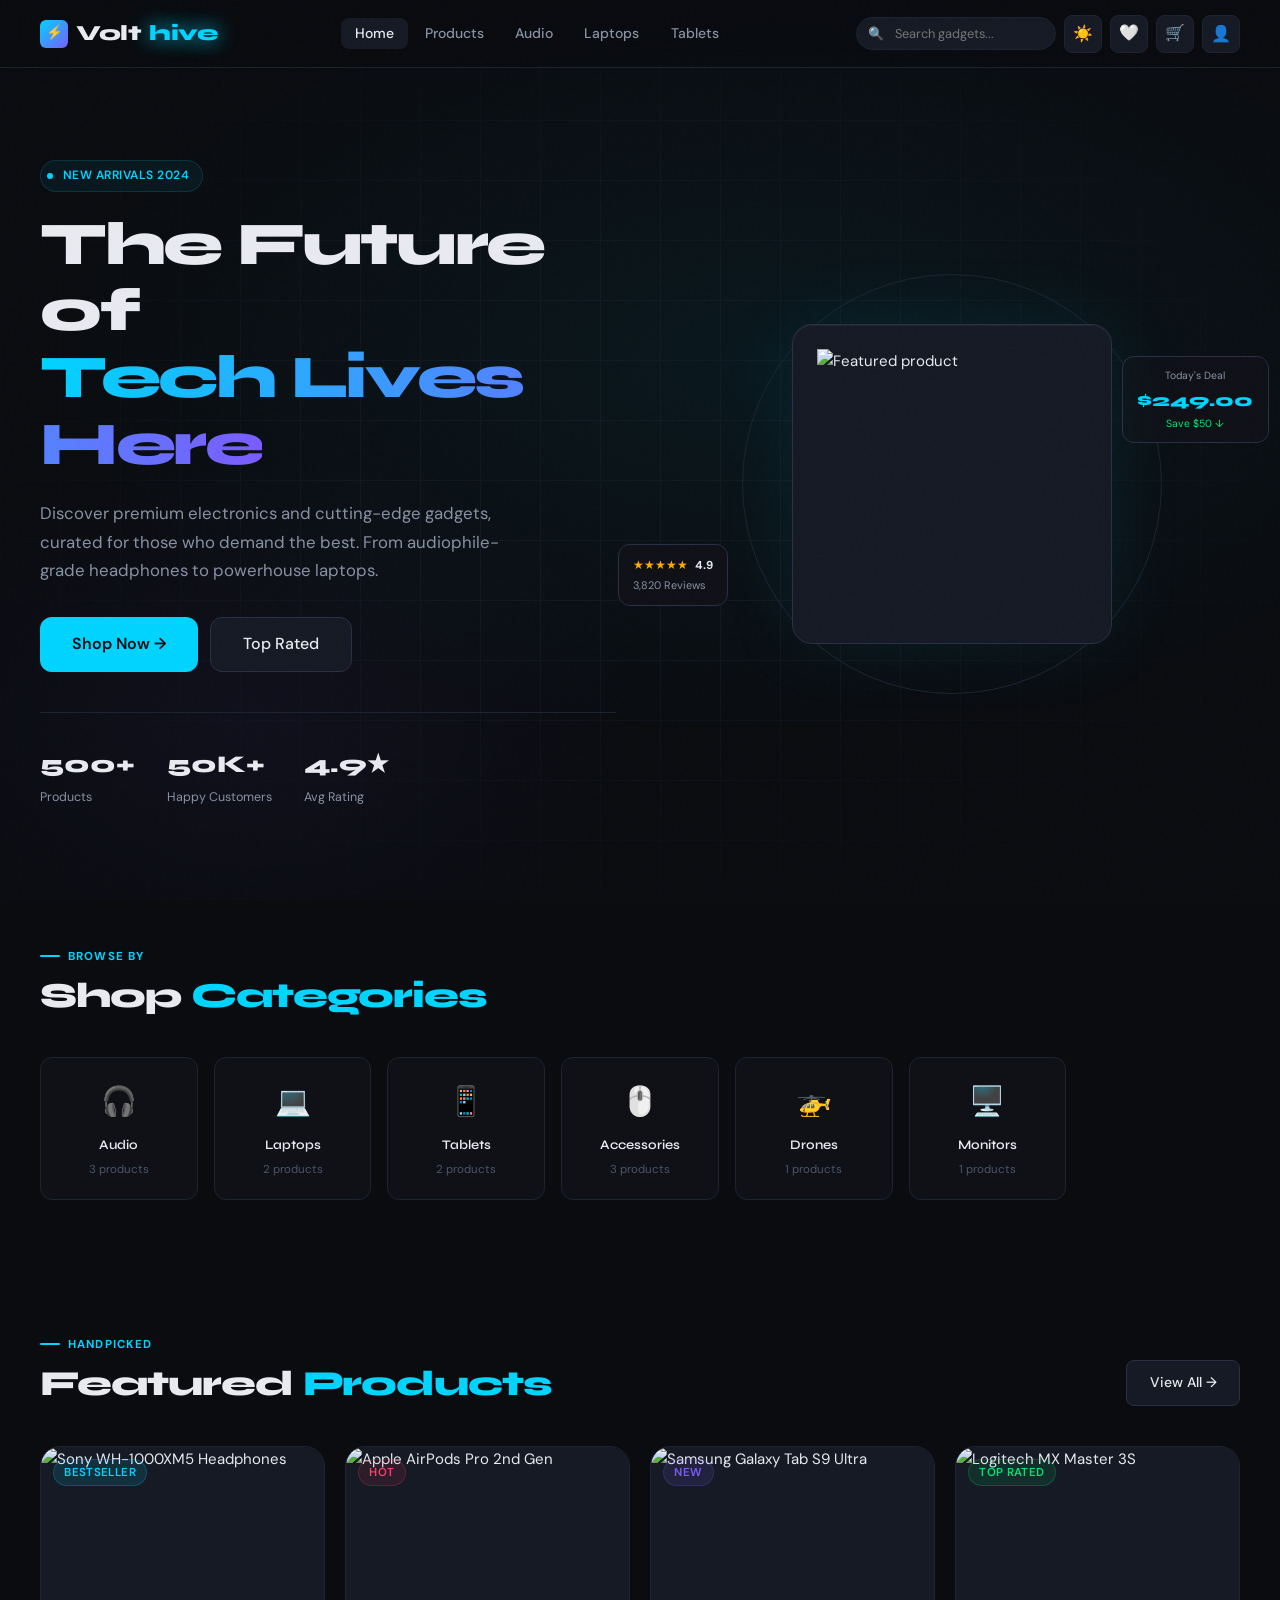
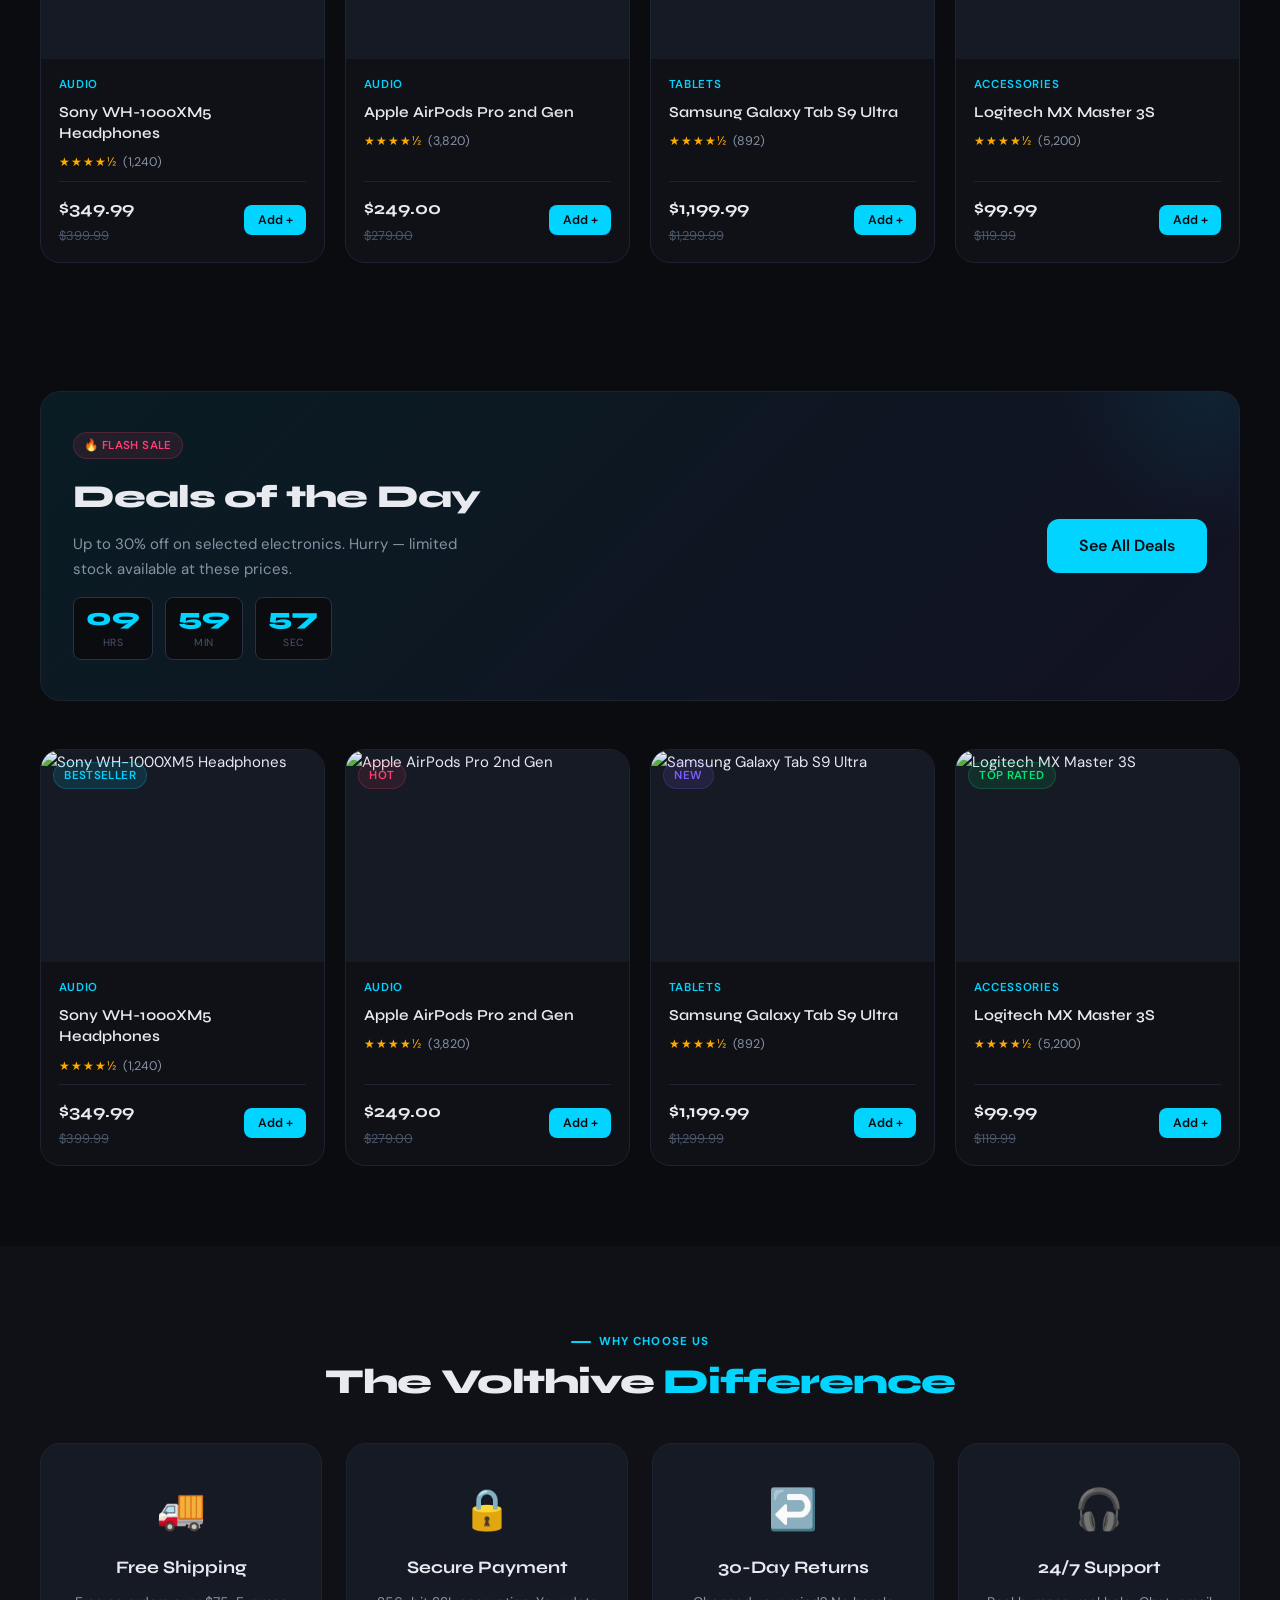
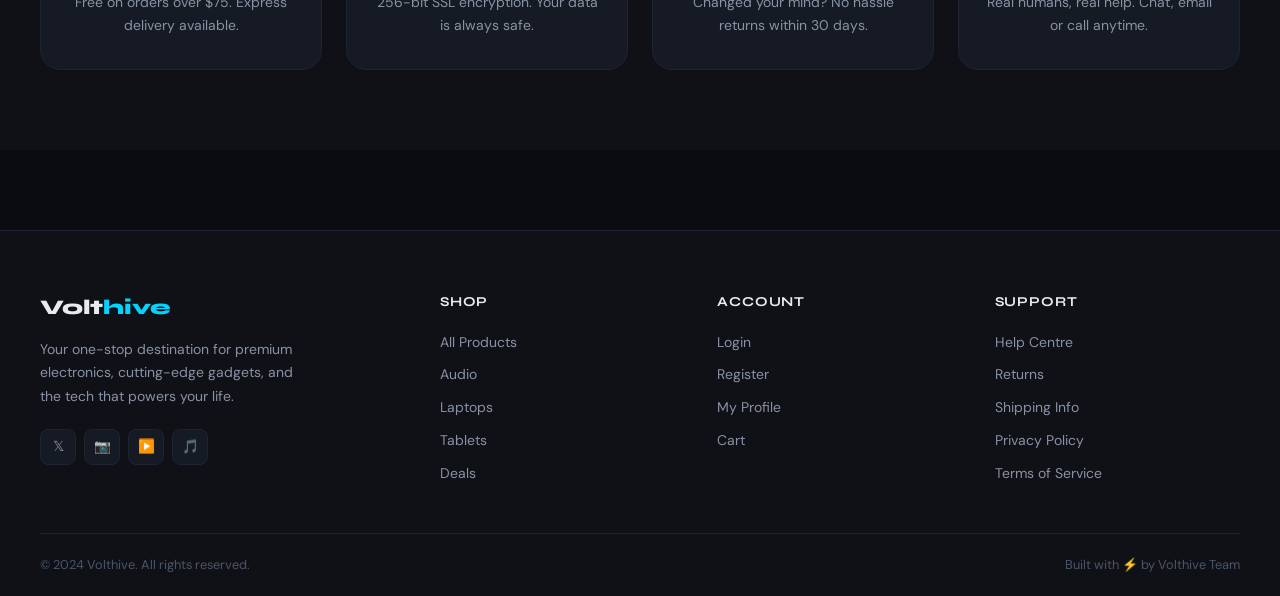
==== index.html @ 23f671de "first upload" ====
<!DOCTYPE html>
<html lang="en">
<head>
  <meta charset="UTF-8">
  <meta name="viewport" content="width=device-width, initial-scale=1.0">
  <meta name="description" content="Volthive — Premium Electronics & Gadgets. Shop the latest tech at unbeatable prices.">
  <title>Volthive — Electronics & Gadgets Store</title>
  <link rel="stylesheet" href="css/style.css">
</head>
<body>

<!-- ═══════════════════════════════════════════
     NAVIGATION
════════════════════════════════════════════ -->
<nav class="nav" id="mainNav">
  <div class="container">
    <div class="nav__inner">

      <!-- Logo -->
      <a href="index.html" class="nav__logo">
        <div class="nav__logo-icon">⚡</div>
        Volt<span>hive</span>
      </a>

      <!-- Desktop Links -->
      <ul class="nav__links">
        <li><a href="index.html"    class="nav__link active">Home</a></li>
        <li><a href="products.html" class="nav__link">Products</a></li>
        <li><a href="products.html?cat=Audio"    class="nav__link">Audio</a></li>
        <li><a href="products.html?cat=Laptops"  class="nav__link">Laptops</a></li>
        <li><a href="products.html?cat=Tablets"  class="nav__link">Tablets</a></li>
      </ul>

      <!-- Actions -->
      <div class="nav__actions">
        <!-- Search -->
        <div class="nav__search">
          <span class="nav__search-icon">🔍</span>
          <input id="navSearch" type="search" class="nav__search-input"
                 placeholder="Search gadgets..." aria-label="Search products">
        </div>
        <!-- Dark Toggle -->
        <button id="darkToggle" class="dark-toggle" title="Toggle theme" aria-label="Toggle dark mode">☀️</button>
        <!-- Wishlist -->
        <a href="profile.html" class="nav__btn" title="Wishlist" aria-label="Wishlist">🤍</a>
        <!-- Cart -->
        <a href="cart.html" class="nav__btn" title="Cart" aria-label="Cart">
          🛒
          <span class="nav__badge cart-badge" style="display:none">0</span>
        </a>
        <!-- Profile -->
        <button id="profileBtn" class="nav__btn" title="Account" aria-label="Account">👤</button>
        <!-- Mobile Menu -->
        <button id="hamburger" class="nav__hamburger" aria-label="Toggle mobile menu">
          <span></span><span></span><span></span>
        </button>
      </div>

    </div>
  </div>
</nav>

<!-- Mobile Nav -->
<div id="mobileNav" class="nav__mobile" role="dialog" aria-label="Mobile navigation">
  <a href="index.html"    class="nav__mobile-link">🏠 Home</a>
  <a href="products.html" class="nav__mobile-link">📦 Products</a>
  <a href="cart.html"     class="nav__mobile-link">🛒 Cart</a>
  <a href="login.html"    class="nav__mobile-link">👤 Account</a>
</div>

<!-- ═══════════════════════════════════════════
     HERO
════════════════════════════════════════════ -->
<section class="hero">
  <div class="hero__bg"></div>
  <div class="hero__grid-lines"></div>
  <div class="container">
    <div class="hero__inner">
      <!-- Content -->
      <div class="hero__content">
        <div class="hero__eyebrow">
          <span class="hero__eyebrow-dot"></span>
          New Arrivals 2024
        </div>
        <h1 class="hero__title">
          The Future of<br>
          <span class="line-accent">Tech Lives Here</span>
        </h1>
        <p class="hero__subtitle">
          Discover premium electronics and cutting-edge gadgets, curated for those who demand the best. From audiophile-grade headphones to powerhouse laptops.
        </p>
        <div class="hero__actions">
          <a href="products.html" class="btn btn-primary btn-lg">
            Shop Now →
          </a>
          <a href="products.html?sort=rating" class="btn btn-secondary btn-lg">
            Top Rated
          </a>
        </div>
        <div class="hero__stats">
          <div>
            <div class="hero__stat-num">500+</div>
            <div class="hero__stat-label">Products</div>
          </div>
          <div>
            <div class="hero__stat-num">50K+</div>
            <div class="hero__stat-label">Happy Customers</div>
          </div>
          <div>
            <div class="hero__stat-num">4.9★</div>
            <div class="hero__stat-label">Avg Rating</div>
          </div>
        </div>
      </div>

      <!-- Visual -->
      <div class="hero__visual">
        <div class="hero__visual-ring"></div>
        <div class="hero__visual-ring"></div>
        <div class="hero__product-showcase">
          <img src="https://placehold.co/280x280/0f1117/00d4ff?text=⚡+Volthive"
               alt="Featured product">
        </div>
        <!-- Floating badges -->
        <div class="hero__floating-badge hero__floating-badge--price">
          <div style="font-size:0.65rem;color:var(--text-2);margin-bottom:0.15rem">Today's Deal</div>
          <div class="price">$249.00</div>
          <div style="font-size:0.65rem;color:var(--success)">Save $50 ↓</div>
        </div>
        <div class="hero__floating-badge hero__floating-badge--rating">
          <div style="display:flex;align-items:center;gap:0.4rem">
            <span style="color:var(--warning)">★★★★★</span>
            <span style="font-size:0.72rem;font-weight:700">4.9</span>
          </div>
          <div style="font-size:0.68rem;color:var(--text-2);margin-top:0.1rem">3,820 Reviews</div>
        </div>
      </div>
    </div>
  </div>
</section>

<!-- ═══════════════════════════════════════════
     CATEGORIES
════════════════════════════════════════════ -->
<section class="section-sm" style="padding-top:40px">
  <div class="container">
    <div class="section-header">
      <div class="section-header__eyebrow">Browse By</div>
      <h2 class="section-header__title">Shop <em>Categories</em></h2>
    </div>
    <div class="categories-grid" id="categoriesGrid">
      <!-- Populated by JS -->
    </div>
  </div>
</section>

<!-- ═══════════════════════════════════════════
     FEATURED PRODUCTS
════════════════════════════════════════════ -->
<section class="section">
  <div class="container">
    <div class="section-header" style="display:flex;align-items:flex-end;justify-content:space-between;flex-wrap:wrap;gap:1rem">
      <div>
        <div class="section-header__eyebrow">Handpicked</div>
        <h2 class="section-header__title">Featured <em>Products</em></h2>
      </div>
      <a href="products.html" class="btn btn-secondary">View All →</a>
    </div>
    <div class="product-grid" id="featuredGrid">
      <!-- Populated by JS -->
    </div>
  </div>
</section>

<!-- ═══════════════════════════════════════════
     DEALS BANNER
════════════════════════════════════════════ -->
<section class="section-sm">
  <div class="container">
    <div class="deals-banner">
      <div>
        <span class="badge badge-danger" style="margin-bottom:0.75rem">🔥 Flash Sale</span>
        <h2 style="font-family:var(--font-display);font-size:clamp(1.5rem,3vw,2rem);font-weight:800;letter-spacing:-0.03em;margin-bottom:0.5rem">
          Deals of the Day
        </h2>
        <p style="color:var(--text-2);max-width:400px;margin-bottom:1rem">
          Up to 30% off on selected electronics. Hurry — limited stock available at these prices.
        </p>
        <div class="deals-timer" aria-label="Countdown timer">
          <div class="deals-timer__unit">
            <div class="deals-timer__num" id="timer-h">10</div>
            <div class="deals-timer__label">Hrs</div>
          </div>
          <div class="deals-timer__unit">
            <div class="deals-timer__num" id="timer-m">00</div>
            <div class="deals-timer__label">Min</div>
          </div>
          <div class="deals-timer__unit">
            <div class="deals-timer__num" id="timer-s">00</div>
            <div class="deals-timer__label">Sec</div>
          </div>
        </div>
      </div>
      <a href="products.html?sort=sale" class="btn btn-primary btn-lg">
        See All Deals
      </a>
    </div>
  </div>
</section>

<!-- ═══════════════════════════════════════════
     DEALS PRODUCTS
════════════════════════════════════════════ -->
<section class="section" style="padding-top:0">
  <div class="container">
    <div class="product-grid" id="dealsGrid">
      <!-- Populated by JS -->
    </div>
  </div>
</section>

<!-- ═══════════════════════════════════════════
     WHY VOLTHIVE
════════════════════════════════════════════ -->
<section class="section" style="background:var(--bg-2);margin:0">
  <div class="container">
    <div class="section-header section-header--center">
      <div class="section-header__eyebrow">Why Choose Us</div>
      <h2 class="section-header__title">The Volthive <em>Difference</em></h2>
    </div>
    <div style="display:grid;grid-template-columns:repeat(auto-fit,minmax(220px,1fr));gap:1.5rem;margin-top:2.5rem">
      <div style="text-align:center;padding:2rem 1.5rem;background:var(--bg-3);border:1px solid var(--border);border-radius:var(--radius-lg)">
        <div style="font-size:2.5rem;margin-bottom:0.75rem">🚚</div>
        <h3 style="font-family:var(--font-display);font-weight:700;margin-bottom:0.5rem">Free Shipping</h3>
        <p style="color:var(--text-2);font-size:0.875rem">Free on orders over $75. Express delivery available.</p>
      </div>
      <div style="text-align:center;padding:2rem 1.5rem;background:var(--bg-3);border:1px solid var(--border);border-radius:var(--radius-lg)">
        <div style="font-size:2.5rem;margin-bottom:0.75rem">🔒</div>
        <h3 style="font-family:var(--font-display);font-weight:700;margin-bottom:0.5rem">Secure Payment</h3>
        <p style="color:var(--text-2);font-size:0.875rem">256-bit SSL encryption. Your data is always safe.</p>
      </div>
      <div style="text-align:center;padding:2rem 1.5rem;background:var(--bg-3);border:1px solid var(--border);border-radius:var(--radius-lg)">
        <div style="font-size:2.5rem;margin-bottom:0.75rem">↩️</div>
        <h3 style="font-family:var(--font-display);font-weight:700;margin-bottom:0.5rem">30-Day Returns</h3>
        <p style="color:var(--text-2);font-size:0.875rem">Changed your mind? No hassle returns within 30 days.</p>
      </div>
      <div style="text-align:center;padding:2rem 1.5rem;background:var(--bg-3);border:1px solid var(--border);border-radius:var(--radius-lg)">
        <div style="font-size:2.5rem;margin-bottom:0.75rem">🎧</div>
        <h3 style="font-family:var(--font-display);font-weight:700;margin-bottom:0.5rem">24/7 Support</h3>
        <p style="color:var(--text-2);font-size:0.875rem">Real humans, real help. Chat, email or call anytime.</p>
      </div>
    </div>
  </div>
</section>

<!-- ═══════════════════════════════════════════
     FOOTER
════════════════════════════════════════════ -->
<footer class="footer">
  <div class="container">
    <div class="footer__grid">
      <div>
        <div class="footer__brand-name">Volt<span>hive</span></div>
        <p class="footer__tagline">Your one-stop destination for premium electronics, cutting-edge gadgets, and the tech that powers your life.</p>
        <div class="footer__socials">
          <a href="#" class="footer__social" aria-label="Twitter">𝕏</a>
          <a href="#" class="footer__social" aria-label="Instagram">📷</a>
          <a href="#" class="footer__social" aria-label="YouTube">▶️</a>
          <a href="#" class="footer__social" aria-label="TikTok">🎵</a>
        </div>
      </div>
      <div>
        <div class="footer__col-title">Shop</div>
        <ul class="footer__links">
          <li><a href="products.html"             class="footer__link">All Products</a></li>
          <li><a href="products.html?cat=Audio"   class="footer__link">Audio</a></li>
          <li><a href="products.html?cat=Laptops" class="footer__link">Laptops</a></li>
          <li><a href="products.html?cat=Tablets" class="footer__link">Tablets</a></li>
          <li><a href="products.html?sort=sale"   class="footer__link">Deals</a></li>
        </ul>
      </div>
      <div>
        <div class="footer__col-title">Account</div>
        <ul class="footer__links">
          <li><a href="login.html"    class="footer__link">Login</a></li>
          <li><a href="register.html" class="footer__link">Register</a></li>
          <li><a href="profile.html"  class="footer__link">My Profile</a></li>
          <li><a href="cart.html"     class="footer__link">Cart</a></li>
        </ul>
      </div>
      <div>
        <div class="footer__col-title">Support</div>
        <ul class="footer__links">
          <li><a href="#" class="footer__link">Help Centre</a></li>
          <li><a href="#" class="footer__link">Returns</a></li>
          <li><a href="#" class="footer__link">Shipping Info</a></li>
          <li><a href="#" class="footer__link">Privacy Policy</a></li>
          <li><a href="#" class="footer__link">Terms of Service</a></li>
        </ul>
      </div>
    </div>
    <div class="footer__bottom">
      <span>© 2024 Volthive. All rights reserved.</span>
      <span>Built with ⚡ by Volthive Team</span>
    </div>
  </div>
</footer>

<script src="js/products.js"></script>
<script src="js/main.js"></script>
<script>
  // ── Render Categories ──────────────────────────────────────
  const categoryMeta = {
    'Audio':       { icon: '🎧', count: 3 },
    'Laptops':     { icon: '💻', count: 2 },
    'Tablets':     { icon: '📱', count: 2 },
    'Accessories': { icon: '🖱️', count: 3 },
    'Drones':      { icon: '🚁', count: 1 },
    'Monitors':    { icon: '🖥️', count: 1 }
  };

  const catGrid = document.getElementById('categoriesGrid');
  if (catGrid) {
    catGrid.innerHTML = Object.entries(categoryMeta).map(([name, meta]) => `
      <a href="products.html?cat=${name}" class="category-card">
        <div class="category-card__icon">${meta.icon}</div>
        <div class="category-card__name">${name}</div>
        <div class="category-card__count">${meta.count} products</div>
      </a>
    `).join('');
  }

  // ── Render Featured Products ───────────────────────────────
  renderProductGrid('featuredGrid', FEATURED_PRODUCTS);

  // ── Render Deal Products ───────────────────────────────────
  renderProductGrid('dealsGrid', DEAL_PRODUCTS);

  // ── Start countdown ────────────────────────────────────────
  startCountdown(10);
</script>
</body>
</html>
---- css/style.css ----
/* ============================================================
   VOLTHIVE — Electronics & Gadgets Store
   style.css — Main Stylesheet
   ============================================================ */

/* ── Google Fonts ── */
@import url('https://fonts.googleapis.com/css2?family=Syne:wght@400;600;700;800&family=DM+Sans:ital,wght@0,300;0,400;0,500;1,300&display=swap');

/* ── CSS Variables ── */
:root {
  /* Colors */
  --bg:         #0a0c10;
  --bg-2:       #0f1117;
  --bg-3:       #161a24;
  --border:     #1e2332;
  --border-2:   #2a3045;

  --accent:     #00d4ff;
  --accent-2:   #7b5cff;
  --accent-glow: rgba(0, 212, 255, 0.18);
  --accent-glow-2: rgba(123, 92, 255, 0.15);

  --text:       #e8eaf0;
  --text-2:     #8892a4;
  --text-3:     #4a5568;

  --success:    #00e676;
  --warning:    #ffab00;
  --danger:     #ff3d71;

  /* Typography */
  --font-display: 'Syne', sans-serif;
  --font-body:    'DM Sans', sans-serif;

  /* Spacing */
  --nav-h: 68px;
  --radius: 12px;
  --radius-lg: 20px;
  --radius-sm: 8px;

  /* Transitions */
  --ease: cubic-bezier(0.25, 0.46, 0.45, 0.94);
  --ease-out: cubic-bezier(0.16, 1, 0.3, 1);
}

/* ── Reset & Base ── */
*, *::before, *::after { box-sizing: border-box; margin: 0; padding: 0; }

html { scroll-behavior: smooth; }

body {
  background: var(--bg);
  color: var(--text);
  font-family: var(--font-body);
  font-size: 15px;
  line-height: 1.65;
  -webkit-font-smoothing: antialiased;
  overflow-x: hidden;
}

a { color: inherit; text-decoration: none; }
img { display: block; max-width: 100%; }
button { font-family: var(--font-body); cursor: pointer; border: none; outline: none; }
input, select, textarea { font-family: var(--font-body); }
ul, ol { list-style: none; }

/* ── Scrollbar ── */
::-webkit-scrollbar { width: 6px; }
::-webkit-scrollbar-track { background: var(--bg-2); }
::-webkit-scrollbar-thumb { background: var(--border-2); border-radius: 99px; }
::-webkit-scrollbar-thumb:hover { background: var(--text-3); }

/* ── Layout ── */
.container { width: min(1200px, 100% - 2rem); margin-inline: auto; }
.section { padding: 80px 0; }
.section-sm { padding: 48px 0; }

/* ── Noise Texture overlay ── */
body::before {
  content: '';
  position: fixed;
  inset: 0;
  background-image: url("data:image/svg+xml,%3Csvg viewBox='0 0 256 256' xmlns='http://www.w3.org/2000/svg'%3E%3Cfilter id='n'%3E%3CfeTurbulence type='fractalNoise' baseFrequency='0.9' numOctaves='4' stitchTiles='stitch'/%3E%3C/filter%3E%3Crect width='100%25' height='100%25' filter='url(%23n)' opacity='0.03'/%3E%3C/svg%3E");
  pointer-events: none;
  z-index: 9999;
  opacity: 0.4;
}

/* ============================================================
   NAVIGATION
   ============================================================ */
.nav {
  position: fixed;
  top: 0; left: 0; right: 0;
  height: var(--nav-h);
  z-index: 1000;
  display: flex;
  align-items: center;
  background: rgba(10, 12, 16, 0.85);
  backdrop-filter: blur(20px) saturate(1.8);
  border-bottom: 1px solid var(--border);
  transition: background 0.3s var(--ease);
}

.nav.scrolled { background: rgba(10, 12, 16, 0.97); }

.nav__inner {
  display: flex;
  align-items: center;
  justify-content: space-between;
  gap: 1.5rem;
  width: 100%;
}

.nav__logo {
  font-family: var(--font-display);
  font-size: 1.35rem;
  font-weight: 800;
  letter-spacing: -0.02em;
  color: var(--text);
  display: flex;
  align-items: center;
  gap: 0.5rem;
}

.nav__logo span {
  color: var(--accent);
  text-shadow: 0 0 20px var(--accent);
}

.nav__logo-icon {
  width: 28px; height: 28px;
  background: linear-gradient(135deg, var(--accent), var(--accent-2));
  border-radius: 6px;
  display: flex; align-items: center; justify-content: center;
  font-size: 0.85rem;
}

.nav__links {
  display: flex;
  align-items: center;
  gap: 0.25rem;
}

.nav__link {
  padding: 0.4rem 0.85rem;
  border-radius: var(--radius-sm);
  font-size: 0.875rem;
  font-weight: 500;
  color: var(--text-2);
  transition: color 0.2s, background 0.2s;
}

.nav__link:hover, .nav__link.active {
  color: var(--text);
  background: var(--bg-3);
}

.nav__actions {
  display: flex;
  align-items: center;
  gap: 0.5rem;
}

.nav__search {
  position: relative;
}

.nav__search-input {
  width: 200px;
  padding: 0.45rem 1rem 0.45rem 2.4rem;
  background: var(--bg-3);
  border: 1px solid var(--border);
  border-radius: 99px;
  color: var(--text);
  font-size: 0.8rem;
  transition: border-color 0.2s, width 0.3s var(--ease-out);
}

.nav__search-input:focus {
  outline: none;
  border-color: var(--accent);
  width: 260px;
}

.nav__search-icon {
  position: absolute;
  left: 0.75rem;
  top: 50%; transform: translateY(-50%);
  color: var(--text-3);
  pointer-events: none;
  font-size: 0.8rem;
}

.nav__btn {
  position: relative;
  width: 38px; height: 38px;
  background: var(--bg-3);
  border: 1px solid var(--border);
  border-radius: var(--radius-sm);
  color: var(--text-2);
  display: flex; align-items: center; justify-content: center;
  font-size: 1rem;
  transition: color 0.2s, border-color 0.2s, background 0.2s;
}

.nav__btn:hover { color: var(--text); border-color: var(--border-2); background: var(--bg-2); }

.nav__badge {
  position: absolute;
  top: -6px; right: -6px;
  width: 18px; height: 18px;
  background: var(--accent);
  color: var(--bg);
  font-size: 0.6rem;
  font-weight: 700;
  border-radius: 99px;
  display: flex; align-items: center; justify-content: center;
}

.nav__hamburger {
  display: none;
  flex-direction: column;
  gap: 4px;
  width: 38px; height: 38px;
  align-items: center; justify-content: center;
  background: var(--bg-3);
  border: 1px solid var(--border);
  border-radius: var(--radius-sm);
}

.nav__hamburger span {
  display: block;
  width: 18px; height: 2px;
  background: var(--text-2);
  border-radius: 99px;
  transition: transform 0.3s, opacity 0.3s;
}

.nav__mobile {
  display: none;
  position: fixed;
  top: var(--nav-h); left: 0; right: 0; bottom: 0;
  background: rgba(10,12,16,0.97);
  backdrop-filter: blur(20px);
  z-index: 999;
  padding: 2rem;
  flex-direction: column;
  gap: 0.5rem;
}

.nav__mobile.open { display: flex; }

.nav__mobile-link {
  padding: 0.75rem 1rem;
  border-radius: var(--radius-sm);
  font-size: 1.1rem;
  font-weight: 500;
  color: var(--text-2);
  border-bottom: 1px solid var(--border);
  transition: color 0.2s;
}

.nav__mobile-link:hover { color: var(--accent); }

/* ============================================================
   BUTTONS
   ============================================================ */
.btn {
  display: inline-flex;
  align-items: center;
  justify-content: center;
  gap: 0.5rem;
  padding: 0.65rem 1.4rem;
  border-radius: var(--radius-sm);
  font-size: 0.875rem;
  font-weight: 500;
  transition: all 0.2s var(--ease);
  white-space: nowrap;
}

.btn-primary {
  background: var(--accent);
  color: var(--bg);
  font-weight: 600;
  box-shadow: 0 0 0 0 var(--accent-glow);
}

.btn-primary:hover {
  background: #1ae0ff;
  box-shadow: 0 0 0 8px var(--accent-glow), 0 4px 20px rgba(0,212,255,0.35);
  transform: translateY(-1px);
}

.btn-secondary {
  background: var(--bg-3);
  color: var(--text);
  border: 1px solid var(--border-2);
}

.btn-secondary:hover {
  background: var(--bg-2);
  border-color: var(--accent);
  color: var(--accent);
}

.btn-ghost {
  background: transparent;
  color: var(--text-2);
  border: 1px solid var(--border);
}

.btn-ghost:hover { color: var(--text); border-color: var(--border-2); background: var(--bg-3); }

.btn-danger {
  background: rgba(255,61,113,0.12);
  color: var(--danger);
  border: 1px solid rgba(255,61,113,0.2);
}

.btn-danger:hover { background: rgba(255,61,113,0.2); }

.btn-lg { padding: 0.85rem 2rem; font-size: 1rem; border-radius: var(--radius); }
.btn-sm { padding: 0.4rem 0.9rem; font-size: 0.78rem; }
.btn-full { width: 100%; }

/* ============================================================
   BADGES & TAGS
   ============================================================ */
.badge {
  display: inline-flex;
  align-items: center;
  padding: 0.2rem 0.65rem;
  border-radius: 99px;
  font-size: 0.72rem;
  font-weight: 600;
  letter-spacing: 0.03em;
  text-transform: uppercase;
}

.badge-accent { background: rgba(0,212,255,0.12); color: var(--accent); border: 1px solid rgba(0,212,255,0.2); }
.badge-purple { background: rgba(123,92,255,0.12); color: var(--accent-2); border: 1px solid rgba(123,92,255,0.2); }
.badge-success { background: rgba(0,230,118,0.1); color: var(--success); border: 1px solid rgba(0,230,118,0.2); }
.badge-warning { background: rgba(255,171,0,0.1); color: var(--warning); border: 1px solid rgba(255,171,0,0.2); }
.badge-danger  { background: rgba(255,61,113,0.1); color: var(--danger);  border: 1px solid rgba(255,61,113,0.2); }

/* ============================================================
   FORM ELEMENTS
   ============================================================ */
.form-group { display: flex; flex-direction: column; gap: 0.45rem; }

.form-label {
  font-size: 0.8rem;
  font-weight: 500;
  color: var(--text-2);
  letter-spacing: 0.03em;
}

.form-input, .form-select, .form-textarea {
  padding: 0.7rem 1rem;
  background: var(--bg-3);
  border: 1px solid var(--border);
  border-radius: var(--radius-sm);
  color: var(--text);
  font-size: 0.875rem;
  transition: border-color 0.2s, box-shadow 0.2s;
  width: 100%;
}

.form-input:focus, .form-select:focus, .form-textarea:focus {
  outline: none;
  border-color: var(--accent);
  box-shadow: 0 0 0 3px var(--accent-glow);
}

.form-input::placeholder { color: var(--text-3); }
.form-select { appearance: none; cursor: pointer; }
.form-textarea { resize: vertical; min-height: 100px; }

.form-input.error { border-color: var(--danger); }
.form-error { font-size: 0.75rem; color: var(--danger); margin-top: 0.25rem; }

/* ============================================================
   PRODUCT CARD
   ============================================================ */
.product-card {
  background: var(--bg-2);
  border: 1px solid var(--border);
  border-radius: var(--radius-lg);
  overflow: hidden;
  transition: transform 0.25s var(--ease), border-color 0.25s, box-shadow 0.25s;
  position: relative;
  display: flex;
  flex-direction: column;
}

.product-card:hover {
  transform: translateY(-4px);
  border-color: var(--border-2);
  box-shadow: 0 16px 48px rgba(0,0,0,0.4), 0 0 0 1px rgba(0,212,255,0.08);
}

.product-card__image-wrap {
  position: relative;
  aspect-ratio: 4/3;
  background: var(--bg-3);
  overflow: hidden;
}

.product-card__image {
  width: 100%;
  height: 100%;
  object-fit: cover;
  transition: transform 0.4s var(--ease);
}

.product-card:hover .product-card__image { transform: scale(1.04); }

.product-card__badges {
  position: absolute;
  top: 0.75rem; left: 0.75rem;
  display: flex; flex-direction: column; gap: 0.35rem;
}

.product-card__actions {
  position: absolute;
  top: 0.75rem; right: 0.75rem;
  display: flex; flex-direction: column; gap: 0.35rem;
  opacity: 0;
  transform: translateX(8px);
  transition: opacity 0.2s, transform 0.2s;
}

.product-card:hover .product-card__actions { opacity: 1; transform: translateX(0); }

.product-card__action-btn {
  width: 34px; height: 34px;
  background: rgba(10,12,16,0.85);
  backdrop-filter: blur(8px);
  border: 1px solid var(--border-2);
  border-radius: var(--radius-sm);
  color: var(--text-2);
  display: flex; align-items: center; justify-content: center;
  font-size: 0.85rem;
  transition: color 0.2s, border-color 0.2s;
}

.product-card__action-btn:hover { color: var(--accent); border-color: var(--accent); }
.product-card__action-btn.wishlisted { color: var(--danger); border-color: var(--danger); }

.product-card__body { padding: 1rem 1.1rem; display: flex; flex-direction: column; gap: 0.5rem; flex: 1; }

.product-card__category {
  font-size: 0.72rem;
  font-weight: 600;
  text-transform: uppercase;
  letter-spacing: 0.06em;
  color: var(--accent);
}

.product-card__name {
  font-family: var(--font-display);
  font-size: 0.95rem;
  font-weight: 600;
  color: var(--text);
  line-height: 1.4;
  display: -webkit-box;
  -webkit-line-clamp: 2;
  -webkit-box-orient: vertical;
  overflow: hidden;
}

.product-card__rating {
  display: flex;
  align-items: center;
  gap: 0.4rem;
  font-size: 0.78rem;
}

.stars { color: var(--warning); letter-spacing: 1px; }
.rating-count { color: var(--text-3); }

.product-card__footer {
  display: flex;
  align-items: center;
  justify-content: space-between;
  gap: 0.5rem;
  margin-top: auto;
  padding-top: 0.75rem;
  border-top: 1px solid var(--border);
}

.product-card__price { font-family: var(--font-display); font-size: 1.1rem; font-weight: 700; color: var(--text); }
.product-card__price-old { font-size: 0.8rem; color: var(--text-3); text-decoration: line-through; margin-top: 0.1rem; }

.product-card__add-btn {
  padding: 0.45rem 0.85rem;
  background: var(--accent);
  color: var(--bg);
  border-radius: var(--radius-sm);
  font-size: 0.78rem;
  font-weight: 600;
  transition: background 0.2s, transform 0.15s;
}

.product-card__add-btn:hover { background: #1ae0ff; transform: scale(1.03); }
.product-card__add-btn.added { background: var(--success); color: var(--bg); }

/* ============================================================
   PRODUCT GRID
   ============================================================ */
.product-grid {
  display: grid;
  grid-template-columns: repeat(auto-fill, minmax(240px, 1fr));
  gap: 1.25rem;
}

/* ============================================================
   SECTION HEADERS
   ============================================================ */
.section-header { margin-bottom: 2.5rem; }

.section-header__eyebrow {
  display: inline-flex;
  align-items: center;
  gap: 0.5rem;
  font-size: 0.72rem;
  font-weight: 700;
  letter-spacing: 0.1em;
  text-transform: uppercase;
  color: var(--accent);
  margin-bottom: 0.6rem;
}

.section-header__eyebrow::before {
  content: '';
  display: block;
  width: 20px; height: 2px;
  background: var(--accent);
  border-radius: 99px;
}

.section-header__title {
  font-family: var(--font-display);
  font-size: clamp(1.6rem, 3vw, 2.2rem);
  font-weight: 800;
  color: var(--text);
  line-height: 1.2;
  letter-spacing: -0.03em;
}

.section-header__title em {
  font-style: normal;
  color: var(--accent);
}

.section-header__subtitle { color: var(--text-2); margin-top: 0.5rem; max-width: 520px; }

.section-header--center { text-align: center; }
.section-header--center .section-header__eyebrow { margin-inline: auto; }
.section-header--center .section-header__subtitle { margin-inline: auto; }

/* ============================================================
   FOOTER
   ============================================================ */
.footer {
  background: var(--bg-2);
  border-top: 1px solid var(--border);
  padding: 60px 0 0;
  margin-top: 80px;
}

.footer__grid {
  display: grid;
  grid-template-columns: 1.5fr 1fr 1fr 1fr;
  gap: 2rem;
  padding-bottom: 3rem;
}

.footer__brand-name {
  font-family: var(--font-display);
  font-size: 1.3rem;
  font-weight: 800;
  margin-bottom: 0.75rem;
}

.footer__brand-name span { color: var(--accent); }

.footer__tagline { color: var(--text-2); font-size: 0.875rem; line-height: 1.7; max-width: 260px; }

.footer__socials { display: flex; gap: 0.5rem; margin-top: 1.25rem; }

.footer__social {
  width: 36px; height: 36px;
  background: var(--bg-3);
  border: 1px solid var(--border);
  border-radius: var(--radius-sm);
  display: flex; align-items: center; justify-content: center;
  color: var(--text-2);
  font-size: 0.85rem;
  transition: color 0.2s, border-color 0.2s;
}

.footer__social:hover { color: var(--accent); border-color: var(--accent); }

.footer__col-title {
  font-family: var(--font-display);
  font-size: 0.85rem;
  font-weight: 700;
  color: var(--text);
  text-transform: uppercase;
  letter-spacing: 0.06em;
  margin-bottom: 1rem;
}

.footer__links { display: flex; flex-direction: column; gap: 0.5rem; }

.footer__link {
  font-size: 0.875rem;
  color: var(--text-2);
  transition: color 0.2s;
}

.footer__link:hover { color: var(--accent); }

.footer__bottom {
  border-top: 1px solid var(--border);
  padding: 1.25rem 0;
  display: flex;
  align-items: center;
  justify-content: space-between;
  gap: 1rem;
  font-size: 0.8rem;
  color: var(--text-3);
}

/* ============================================================
   HOMEPAGE — HERO
   ============================================================ */
.hero {
  min-height: 100vh;
  display: flex;
  align-items: center;
  padding-top: var(--nav-h);
  position: relative;
  overflow: hidden;
}

.hero__bg {
  position: absolute;
  inset: 0;
  background:
    radial-gradient(ellipse 80% 60% at 60% 40%, rgba(0,212,255,0.06) 0%, transparent 70%),
    radial-gradient(ellipse 50% 50% at 20% 80%, rgba(123,92,255,0.05) 0%, transparent 60%),
    var(--bg);
}

.hero__grid-lines {
  position: absolute;
  inset: 0;
  background-image:
    linear-gradient(var(--border) 1px, transparent 1px),
    linear-gradient(90deg, var(--border) 1px, transparent 1px);
  background-size: 60px 60px;
  mask-image: radial-gradient(ellipse 70% 70% at 50% 50%, black 30%, transparent 80%);
  opacity: 0.4;
}

.hero__inner {
  position: relative;
  display: grid;
  grid-template-columns: 1fr 1fr;
  gap: 3rem;
  align-items: center;
}

.hero__eyebrow {
  display: inline-flex;
  align-items: center;
  gap: 0.6rem;
  padding: 0.3rem 0.8rem 0.3rem 0.4rem;
  background: rgba(0,212,255,0.06);
  border: 1px solid rgba(0,212,255,0.15);
  border-radius: 99px;
  font-size: 0.75rem;
  font-weight: 600;
  color: var(--accent);
  letter-spacing: 0.04em;
  text-transform: uppercase;
  margin-bottom: 1.25rem;
}

.hero__eyebrow-dot {
  width: 6px; height: 6px;
  background: var(--accent);
  border-radius: 50%;
  animation: pulse-dot 2s ease-in-out infinite;
}

@keyframes pulse-dot {
  0%, 100% { opacity: 1; transform: scale(1); }
  50% { opacity: 0.5; transform: scale(0.8); }
}

.hero__title {
  font-family: var(--font-display);
  font-size: clamp(2.4rem, 5vw, 3.8rem);
  font-weight: 800;
  line-height: 1.1;
  letter-spacing: -0.04em;
  margin-bottom: 1.25rem;
}

.hero__title .line-accent {
  background: linear-gradient(90deg, var(--accent), var(--accent-2));
  -webkit-background-clip: text;
  -webkit-text-fill-color: transparent;
  background-clip: text;
}

.hero__subtitle {
  color: var(--text-2);
  font-size: 1.05rem;
  line-height: 1.7;
  max-width: 480px;
  margin-bottom: 2rem;
}

.hero__actions { display: flex; gap: 0.75rem; flex-wrap: wrap; margin-bottom: 2.5rem; }

.hero__stats {
  display: flex;
  gap: 2rem;
  padding-top: 2rem;
  border-top: 1px solid var(--border);
}

.hero__stat-num {
  font-family: var(--font-display);
  font-size: 1.5rem;
  font-weight: 800;
  color: var(--text);
}

.hero__stat-label { font-size: 0.78rem; color: var(--text-2); margin-top: 0.15rem; }

.hero__visual {
  position: relative;
  display: flex;
  align-items: center;
  justify-content: center;
}

.hero__visual-ring {
  position: absolute;
  border-radius: 50%;
  border: 1px solid var(--border);
  animation: spin-slow linear infinite;
}

.hero__visual-ring:nth-child(1) { width: 420px; height: 420px; animation-duration: 40s; }
.hero__visual-ring:nth-child(2) { width: 320px; height: 320px; animation-duration: 28s; animation-direction: reverse; border-style: dashed; opacity: 0.5; }

@keyframes spin-slow {
  from { transform: rotate(0deg); }
  to   { transform: rotate(360deg); }
}

.hero__product-showcase {
  position: relative;
  z-index: 2;
  width: 320px; height: 320px;
  background: var(--bg-3);
  border: 1px solid var(--border-2);
  border-radius: var(--radius-lg);
  display: flex; align-items: center; justify-content: center;
  box-shadow: 0 0 80px rgba(0,212,255,0.08), inset 0 1px 0 rgba(255,255,255,0.05);
  overflow: hidden;
}

.hero__product-showcase img {
  width: 85%;
  height: 85%;
  object-fit: contain;
  filter: drop-shadow(0 20px 40px rgba(0,212,255,0.15));
}

.hero__floating-badge {
  position: absolute;
  background: var(--bg-2);
  border: 1px solid var(--border-2);
  border-radius: var(--radius);
  padding: 0.6rem 0.9rem;
  backdrop-filter: blur(12px);
  font-size: 0.78rem;
}

.hero__floating-badge--price {
  top: 10%; right: -5%;
  text-align: center;
}

.hero__floating-badge--price .price {
  font-family: var(--font-display);
  font-size: 1.1rem;
  font-weight: 800;
  color: var(--accent);
}

.hero__floating-badge--rating {
  bottom: 12%; left: -8%;
}

/* ============================================================
   CATEGORIES
   ============================================================ */
.categories-grid {
  display: grid;
  grid-template-columns: repeat(auto-fill, minmax(140px, 1fr));
  gap: 1rem;
}

.category-card {
  background: var(--bg-2);
  border: 1px solid var(--border);
  border-radius: var(--radius);
  padding: 1.25rem 1rem;
  text-align: center;
  transition: border-color 0.2s, transform 0.2s;
  cursor: pointer;
}

.category-card:hover {
  border-color: var(--accent);
  transform: translateY(-2px);
}

.category-card__icon {
  font-size: 1.8rem;
  margin-bottom: 0.6rem;
}

.category-card__name {
  font-family: var(--font-display);
  font-size: 0.82rem;
  font-weight: 600;
  color: var(--text);
}

.category-card__count { font-size: 0.72rem; color: var(--text-3); margin-top: 0.2rem; }

/* ============================================================
   DEALS BANNER
   ============================================================ */
.deals-banner {
  background: linear-gradient(135deg, rgba(0,212,255,0.08), rgba(123,92,255,0.08));
  border: 1px solid var(--border);
  border-radius: var(--radius-lg);
  padding: 2.5rem 2rem;
  display: grid;
  grid-template-columns: 1fr auto;
  gap: 2rem;
  align-items: center;
  position: relative;
  overflow: hidden;
}

.deals-banner::before {
  content: '';
  position: absolute;
  top: -50%; right: -10%;
  width: 300px; height: 300px;
  background: radial-gradient(circle, rgba(0,212,255,0.08), transparent 70%);
  pointer-events: none;
}

.deals-timer {
  display: flex;
  gap: 0.75rem;
  margin-top: 1rem;
}

.deals-timer__unit {
  text-align: center;
  background: var(--bg);
  border: 1px solid var(--border-2);
  border-radius: var(--radius-sm);
  padding: 0.5rem 0.75rem;
  min-width: 58px;
}

.deals-timer__num {
  font-family: var(--font-display);
  font-size: 1.5rem;
  font-weight: 800;
  color: var(--accent);
  line-height: 1;
}

.deals-timer__label { font-size: 0.65rem; color: var(--text-3); text-transform: uppercase; letter-spacing: 0.06em; margin-top: 0.2rem; }

/* ============================================================
   PRODUCTS PAGE — FILTERS
   ============================================================ */
.products-layout {
  display: grid;
  grid-template-columns: 240px 1fr;
  gap: 1.5rem;
  align-items: start;
}

.filters-panel {
  background: var(--bg-2);
  border: 1px solid var(--border);
  border-radius: var(--radius-lg);
  padding: 1.5rem;
  position: sticky;
  top: calc(var(--nav-h) + 1rem);
}

.filters-panel__title {
  font-family: var(--font-display);
  font-size: 0.9rem;
  font-weight: 700;
  color: var(--text);
  margin-bottom: 1.25rem;
  display: flex;
  align-items: center;
  justify-content: space-between;
}

.filter-section { margin-bottom: 1.5rem; padding-bottom: 1.5rem; border-bottom: 1px solid var(--border); }
.filter-section:last-child { margin-bottom: 0; padding-bottom: 0; border-bottom: none; }

.filter-section__title {
  font-size: 0.78rem;
  font-weight: 700;
  text-transform: uppercase;
  letter-spacing: 0.06em;
  color: var(--text-2);
  margin-bottom: 0.75rem;
}

.filter-option {
  display: flex;
  align-items: center;
  gap: 0.6rem;
  padding: 0.35rem 0;
  cursor: pointer;
  font-size: 0.875rem;
  color: var(--text-2);
  transition: color 0.2s;
}

.filter-option:hover { color: var(--text); }

.filter-option input[type="checkbox"],
.filter-option input[type="radio"] {
  width: 15px; height: 15px;
  accent-color: var(--accent);
  cursor: pointer;
}

.price-range { display: flex; flex-direction: column; gap: 0.5rem; }

.price-range input[type="range"] {
  width: 100%;
  accent-color: var(--accent);
  cursor: pointer;
}

.price-range__labels { display: flex; justify-content: space-between; font-size: 0.78rem; color: var(--text-2); }

/* Products toolbar */
.products-toolbar {
  display: flex;
  align-items: center;
  justify-content: space-between;
  gap: 1rem;
  margin-bottom: 1.25rem;
  flex-wrap: wrap;
}

.products-toolbar__left { display: flex; align-items: center; gap: 0.75rem; }

.products-sort {
  padding: 0.5rem 0.9rem;
  background: var(--bg-3);
  border: 1px solid var(--border);
  border-radius: var(--radius-sm);
  color: var(--text);
  font-size: 0.825rem;
  cursor: pointer;
}

.products-count { font-size: 0.825rem; color: var(--text-2); }

.view-toggle {
  display: flex;
  gap: 0.25rem;
}

.view-toggle__btn {
  width: 34px; height: 34px;
  background: var(--bg-3);
  border: 1px solid var(--border);
  border-radius: var(--radius-sm);
  color: var(--text-2);
  display: flex; align-items: center; justify-content: center;
  font-size: 0.85rem;
  transition: color 0.2s, border-color 0.2s;
}

.view-toggle__btn.active, .view-toggle__btn:hover {
  color: var(--accent);
  border-color: var(--accent);
}

/* ============================================================
   PRODUCT DETAIL PAGE
   ============================================================ */
.product-detail__grid {
  display: grid;
  grid-template-columns: 1fr 1fr;
  gap: 3rem;
  align-items: start;
}

.product-detail__gallery { position: sticky; top: calc(var(--nav-h) + 1.5rem); }

.gallery__main {
  aspect-ratio: 1;
  background: var(--bg-3);
  border: 1px solid var(--border);
  border-radius: var(--radius-lg);
  display: flex; align-items: center; justify-content: center;
  overflow: hidden;
  margin-bottom: 0.75rem;
}

.gallery__main img {
  width: 85%;
  height: 85%;
  object-fit: contain;
  transition: transform 0.3s var(--ease);
}

.gallery__main img:hover { transform: scale(1.06); }

.gallery__thumbs { display: flex; gap: 0.6rem; }

.gallery__thumb {
  flex: 1;
  aspect-ratio: 1;
  background: var(--bg-3);
  border: 1px solid var(--border);
  border-radius: var(--radius-sm);
  overflow: hidden;
  cursor: pointer;
  transition: border-color 0.2s;
}

.gallery__thumb.active { border-color: var(--accent); }
.gallery__thumb img { width: 100%; height: 100%; object-fit: cover; }

.product-detail__info { display: flex; flex-direction: column; gap: 1.5rem; }

.product-detail__category {
  font-size: 0.75rem;
  font-weight: 700;
  text-transform: uppercase;
  letter-spacing: 0.08em;
  color: var(--accent);
}

.product-detail__title {
  font-family: var(--font-display);
  font-size: clamp(1.6rem, 3vw, 2.2rem);
  font-weight: 800;
  line-height: 1.2;
  letter-spacing: -0.02em;
}

.product-detail__price-block { display: flex; align-items: baseline; gap: 0.75rem; }

.product-detail__price {
  font-family: var(--font-display);
  font-size: 2rem;
  font-weight: 800;
  color: var(--accent);
}

.product-detail__price-old { font-size: 1rem; color: var(--text-3); text-decoration: line-through; }

.product-detail__discount {
  font-size: 0.8rem;
  font-weight: 700;
  color: var(--success);
  background: rgba(0,230,118,0.1);
  padding: 0.15rem 0.5rem;
  border-radius: 99px;
}

.product-detail__desc { color: var(--text-2); line-height: 1.75; }

.product-detail__specs {
  background: var(--bg-3);
  border: 1px solid var(--border);
  border-radius: var(--radius);
  overflow: hidden;
}

.spec-row {
  display: flex;
  padding: 0.7rem 1rem;
  border-bottom: 1px solid var(--border);
  font-size: 0.875rem;
}

.spec-row:last-child { border-bottom: none; }
.spec-row__key { width: 140px; color: var(--text-2); flex-shrink: 0; }
.spec-row__val { color: var(--text); font-weight: 500; }

.quantity-control {
  display: flex;
  align-items: center;
  gap: 0;
  background: var(--bg-3);
  border: 1px solid var(--border);
  border-radius: var(--radius-sm);
  overflow: hidden;
  width: fit-content;
}

.qty-btn {
  width: 38px; height: 38px;
  background: transparent;
  color: var(--text-2);
  font-size: 1rem;
  display: flex; align-items: center; justify-content: center;
  transition: color 0.2s, background 0.2s;
  flex-shrink: 0;
}

.qty-btn:hover { background: var(--bg-2); color: var(--accent); }

.qty-input {
  width: 50px;
  text-align: center;
  background: transparent;
  border: none;
  border-left: 1px solid var(--border);
  border-right: 1px solid var(--border);
  color: var(--text);
  font-family: var(--font-display);
  font-size: 0.9rem;
  font-weight: 700;
  padding: 0.5rem 0;
}

.qty-input:focus { outline: none; }

/* ============================================================
   CART PAGE
   ============================================================ */
.cart-layout {
  display: grid;
  grid-template-columns: 1fr 360px;
  gap: 1.5rem;
  align-items: start;
}

.cart-items { display: flex; flex-direction: column; gap: 0.75rem; }

.cart-item {
  display: flex;
  gap: 1.25rem;
  padding: 1.25rem;
  background: var(--bg-2);
  border: 1px solid var(--border);
  border-radius: var(--radius);
  align-items: center;
  transition: border-color 0.2s;
}

.cart-item:hover { border-color: var(--border-2); }

.cart-item__image {
  width: 90px; height: 90px;
  flex-shrink: 0;
  background: var(--bg-3);
  border-radius: var(--radius-sm);
  overflow: hidden;
  display: flex; align-items: center; justify-content: center;
}

.cart-item__image img { width: 80%; height: 80%; object-fit: contain; }

.cart-item__info { flex: 1; }
.cart-item__name { font-family: var(--font-display); font-size: 0.95rem; font-weight: 600; margin-bottom: 0.3rem; }
.cart-item__category { font-size: 0.75rem; color: var(--accent); text-transform: uppercase; letter-spacing: 0.05em; }
.cart-item__price { font-family: var(--font-display); font-weight: 700; color: var(--text); }

.cart-item__actions { display: flex; flex-direction: column; align-items: flex-end; gap: 0.75rem; }

/* Cart Summary */
.cart-summary {
  background: var(--bg-2);
  border: 1px solid var(--border);
  border-radius: var(--radius-lg);
  padding: 1.5rem;
  position: sticky;
  top: calc(var(--nav-h) + 1rem);
}

.cart-summary__title {
  font-family: var(--font-display);
  font-size: 1.1rem;
  font-weight: 700;
  margin-bottom: 1.25rem;
}

.cart-summary__rows { display: flex; flex-direction: column; gap: 0.75rem; margin-bottom: 1.25rem; }

.cart-summary__row {
  display: flex;
  justify-content: space-between;
  font-size: 0.875rem;
  color: var(--text-2);
}

.cart-summary__row--total {
  color: var(--text);
  font-weight: 700;
  font-size: 1rem;
  padding-top: 0.75rem;
  border-top: 1px solid var(--border);
  margin-top: 0.25rem;
}

.cart-summary__row--total span:last-child { color: var(--accent); font-family: var(--font-display); font-size: 1.15rem; }

.promo-input { display: flex; gap: 0.5rem; margin-bottom: 1.25rem; }
.promo-input .form-input { flex: 1; }

/* ============================================================
   CHECKOUT PAGE
   ============================================================ */
.checkout-layout {
  display: grid;
  grid-template-columns: 1fr 380px;
  gap: 1.5rem;
  align-items: start;
}

.checkout-form {
  display: flex;
  flex-direction: column;
  gap: 1.5rem;
}

.checkout-section {
  background: var(--bg-2);
  border: 1px solid var(--border);
  border-radius: var(--radius-lg);
  padding: 1.5rem;
}

.checkout-section__title {
  font-family: var(--font-display);
  font-size: 1rem;
  font-weight: 700;
  margin-bottom: 1.25rem;
  display: flex;
  align-items: center;
  gap: 0.6rem;
  color: var(--text);
}

.checkout-section__num {
  width: 24px; height: 24px;
  background: var(--accent);
  color: var(--bg);
  border-radius: 50%;
  font-size: 0.75rem;
  font-weight: 700;
  display: flex; align-items: center; justify-content: center;
  flex-shrink: 0;
}

.form-row { display: grid; grid-template-columns: 1fr 1fr; gap: 1rem; }
.form-row-3 { display: grid; grid-template-columns: 1fr 1fr 1fr; gap: 1rem; }

/* Payment method cards */
.payment-methods { display: flex; gap: 0.75rem; flex-wrap: wrap; margin-bottom: 1.25rem; }

.payment-method {
  flex: 1;
  min-width: 100px;
  padding: 0.75rem 1rem;
  background: var(--bg-3);
  border: 1px solid var(--border);
  border-radius: var(--radius-sm);
  cursor: pointer;
  text-align: center;
  font-size: 0.825rem;
  font-weight: 500;
  color: var(--text-2);
  transition: border-color 0.2s, color 0.2s, background 0.2s;
}

.payment-method.active { border-color: var(--accent); color: var(--accent); background: rgba(0,212,255,0.05); }
.payment-method:hover { border-color: var(--border-2); color: var(--text); }

/* ============================================================
   CONFIRMATION PAGE
   ============================================================ */
.confirmation-wrap {
  min-height: calc(100vh - var(--nav-h));
  display: flex;
  align-items: center;
  justify-content: center;
  padding: 4rem 1rem;
}

.confirmation-card {
  background: var(--bg-2);
  border: 1px solid var(--border);
  border-radius: var(--radius-lg);
  padding: 3rem;
  text-align: center;
  max-width: 600px;
  width: 100%;
}

.confirmation-icon {
  width: 80px; height: 80px;
  background: rgba(0,230,118,0.1);
  border: 2px solid var(--success);
  border-radius: 50%;
  display: flex; align-items: center; justify-content: center;
  font-size: 2rem;
  margin: 0 auto 1.5rem;
  animation: pop-in 0.4s var(--ease-out);
}

@keyframes pop-in {
  from { transform: scale(0.5); opacity: 0; }
  to   { transform: scale(1); opacity: 1; }
}

.confirmation-title {
  font-family: var(--font-display);
  font-size: 1.8rem;
  font-weight: 800;
  margin-bottom: 0.5rem;
}

.confirmation-order-id {
  display: inline-flex;
  align-items: center;
  gap: 0.4rem;
  background: var(--bg-3);
  border: 1px solid var(--border-2);
  border-radius: var(--radius-sm);
  padding: 0.4rem 0.9rem;
  font-family: var(--font-display);
  font-size: 0.875rem;
  font-weight: 700;
  color: var(--accent);
  margin: 1rem 0;
}

.confirmation-summary {
  background: var(--bg-3);
  border: 1px solid var(--border);
  border-radius: var(--radius);
  padding: 1.25rem;
  margin: 1.5rem 0;
  text-align: left;
}

/* ============================================================
   AUTH PAGES (Login / Register)
   ============================================================ */
.auth-wrap {
  min-height: 100vh;
  display: flex;
  align-items: center;
  justify-content: center;
  padding: calc(var(--nav-h) + 2rem) 1rem 4rem;
  position: relative;
}

.auth-wrap::before {
  content: '';
  position: absolute;
  inset: 0;
  background:
    radial-gradient(ellipse 60% 60% at 80% 20%, rgba(123,92,255,0.07) 0%, transparent 60%),
    radial-gradient(ellipse 40% 50% at 20% 80%, rgba(0,212,255,0.05) 0%, transparent 60%);
  pointer-events: none;
}

.auth-card {
  position: relative;
  background: var(--bg-2);
  border: 1px solid var(--border);
  border-radius: var(--radius-lg);
  padding: 2.5rem;
  width: min(440px, 100%);
}

.auth-logo {
  text-align: center;
  margin-bottom: 2rem;
  font-family: var(--font-display);
  font-size: 1.5rem;
  font-weight: 800;
}

.auth-logo span { color: var(--accent); }

.auth-title {
  font-family: var(--font-display);
  font-size: 1.5rem;
  font-weight: 800;
  margin-bottom: 0.4rem;
}

.auth-subtitle { color: var(--text-2); font-size: 0.875rem; margin-bottom: 1.75rem; }

.auth-form { display: flex; flex-direction: column; gap: 1rem; }

.auth-divider {
  display: flex;
  align-items: center;
  gap: 1rem;
  margin: 1.25rem 0;
  font-size: 0.78rem;
  color: var(--text-3);
}

.auth-divider::before, .auth-divider::after {
  content: '';
  flex: 1;
  height: 1px;
  background: var(--border);
}

.auth-social-btns { display: flex; gap: 0.75rem; }

.auth-social-btn {
  flex: 1;
  padding: 0.65rem;
  background: var(--bg-3);
  border: 1px solid var(--border);
  border-radius: var(--radius-sm);
  color: var(--text-2);
  font-size: 0.825rem;
  font-weight: 500;
  display: flex; align-items: center; justify-content: center; gap: 0.5rem;
  transition: border-color 0.2s, color 0.2s;
}

.auth-social-btn:hover { border-color: var(--border-2); color: var(--text); }

.auth-footer-text {
  text-align: center;
  margin-top: 1.25rem;
  font-size: 0.825rem;
  color: var(--text-2);
}

.auth-footer-text a { color: var(--accent); }
.auth-footer-text a:hover { text-decoration: underline; }

.password-toggle {
  position: relative;
}

.password-toggle .form-input { padding-right: 2.8rem; }

.toggle-eye {
  position: absolute;
  right: 0.85rem;
  top: 50%; transform: translateY(-50%);
  background: none;
  color: var(--text-3);
  font-size: 0.95rem;
  cursor: pointer;
  transition: color 0.2s;
}

.toggle-eye:hover { color: var(--text-2); }

/* ============================================================
   PROFILE PAGE
   ============================================================ */
.profile-layout {
  display: grid;
  grid-template-columns: 260px 1fr;
  gap: 1.5rem;
  align-items: start;
}

.profile-sidebar {
  background: var(--bg-2);
  border: 1px solid var(--border);
  border-radius: var(--radius-lg);
  overflow: hidden;
  position: sticky;
  top: calc(var(--nav-h) + 1rem);
}

.profile-sidebar__header {
  padding: 1.75rem 1.5rem;
  background: linear-gradient(135deg, rgba(0,212,255,0.06), rgba(123,92,255,0.06));
  border-bottom: 1px solid var(--border);
  text-align: center;
}

.profile-avatar {
  width: 70px; height: 70px;
  background: linear-gradient(135deg, var(--accent), var(--accent-2));
  border-radius: 50%;
  display: flex; align-items: center; justify-content: center;
  font-family: var(--font-display);
  font-size: 1.4rem;
  font-weight: 800;
  color: var(--bg);
  margin: 0 auto 0.75rem;
}

.profile-name { font-family: var(--font-display); font-size: 1rem; font-weight: 700; }
.profile-email { font-size: 0.78rem; color: var(--text-2); margin-top: 0.15rem; }

.profile-nav { padding: 0.75rem 0; }

.profile-nav__item {
  display: flex;
  align-items: center;
  gap: 0.75rem;
  padding: 0.7rem 1.5rem;
  font-size: 0.875rem;
  font-weight: 500;
  color: var(--text-2);
  cursor: pointer;
  transition: color 0.2s, background 0.2s;
}

.profile-nav__item:hover { color: var(--text); background: var(--bg-3); }
.profile-nav__item.active { color: var(--accent); background: rgba(0,212,255,0.05); border-right: 2px solid var(--accent); }
.profile-nav__icon { font-size: 1rem; width: 20px; text-align: center; }

.profile-content { display: flex; flex-direction: column; gap: 1.25rem; }

.profile-panel {
  background: var(--bg-2);
  border: 1px solid var(--border);
  border-radius: var(--radius-lg);
  padding: 1.5rem;
}

.profile-panel__title {
  font-family: var(--font-display);
  font-size: 1rem;
  font-weight: 700;
  margin-bottom: 1.25rem;
  padding-bottom: 1rem;
  border-bottom: 1px solid var(--border);
}

/* Orders table */
.orders-table { width: 100%; border-collapse: collapse; }

.orders-table th {
  text-align: left;
  font-size: 0.72rem;
  font-weight: 700;
  text-transform: uppercase;
  letter-spacing: 0.06em;
  color: var(--text-2);
  padding: 0.6rem 0.85rem;
  background: var(--bg-3);
  border-bottom: 1px solid var(--border);
}

.orders-table th:first-child { border-radius: var(--radius-sm) 0 0 0; }
.orders-table th:last-child { border-radius: 0 var(--radius-sm) 0 0; }

.orders-table td {
  padding: 0.85rem;
  font-size: 0.875rem;
  color: var(--text);
  border-bottom: 1px solid var(--border);
}

.orders-table tr:last-child td { border-bottom: none; }
.orders-table tr:hover td { background: rgba(255,255,255,0.02); }

/* ============================================================
   TOAST NOTIFICATION
   ============================================================ */
.toast-container {
  position: fixed;
  bottom: 1.5rem;
  right: 1.5rem;
  z-index: 9000;
  display: flex;
  flex-direction: column;
  gap: 0.5rem;
}

.toast {
  display: flex;
  align-items: center;
  gap: 0.75rem;
  padding: 0.85rem 1.1rem;
  background: var(--bg-2);
  border: 1px solid var(--border-2);
  border-radius: var(--radius);
  box-shadow: 0 8px 32px rgba(0,0,0,0.4);
  font-size: 0.875rem;
  min-width: 260px;
  animation: toast-in 0.3s var(--ease-out);
}

.toast.removing { animation: toast-out 0.25s var(--ease) forwards; }

@keyframes toast-in {
  from { transform: translateX(100%); opacity: 0; }
  to   { transform: translateX(0); opacity: 1; }
}

@keyframes toast-out {
  from { transform: translateX(0); opacity: 1; }
  to   { transform: translateX(110%); opacity: 0; }
}

.toast__icon { font-size: 1.1rem; }
.toast--success .toast__icon { color: var(--success); }
.toast--error .toast__icon { color: var(--danger); }
.toast--info .toast__icon { color: var(--accent); }

/* ============================================================
   DARK MODE TOGGLE
   ============================================================ */
.dark-toggle {
  width: 38px; height: 38px;
  background: var(--bg-3);
  border: 1px solid var(--border);
  border-radius: var(--radius-sm);
  color: var(--text-2);
  display: flex; align-items: center; justify-content: center;
  font-size: 1rem;
  transition: color 0.2s, border-color 0.2s;
}

.dark-toggle:hover { color: var(--warning); border-color: var(--border-2); }

/* Light mode */
body.light-mode {
  --bg:      #f5f6f8;
  --bg-2:    #ffffff;
  --bg-3:    #eef0f4;
  --border:  #e2e5ec;
  --border-2:#d0d5df;
  --text:    #111827;
  --text-2:  #6b7280;
  --text-3:  #9ca3af;
}

/* ============================================================
   UTILITY CLASSES
   ============================================================ */
.mt-0  { margin-top: 0; }
.mt-1  { margin-top: 0.5rem; }
.mt-2  { margin-top: 1rem; }
.mt-3  { margin-top: 1.5rem; }
.mt-4  { margin-top: 2rem; }

.mb-0  { margin-bottom: 0; }
.mb-1  { margin-bottom: 0.5rem; }
.mb-2  { margin-bottom: 1rem; }
.mb-3  { margin-bottom: 1.5rem; }
.mb-4  { margin-bottom: 2rem; }

.flex   { display: flex; }
.flex-center { display: flex; align-items: center; justify-content: center; }
.gap-1  { gap: 0.5rem; }
.gap-2  { gap: 1rem; }
.gap-3  { gap: 1.5rem; }

.text-accent  { color: var(--accent); }
.text-muted   { color: var(--text-2); }
.text-center  { text-align: center; }

.hidden { display: none !important; }

/* Page wrapper */
.page-wrap { padding-top: var(--nav-h); }

/* ============================================================
   RESPONSIVE
   ============================================================ */
@media (max-width: 1024px) {
  .products-layout { grid-template-columns: 1fr; }
  .filters-panel { position: static; }
  .checkout-layout { grid-template-columns: 1fr; }
  .cart-layout { grid-template-columns: 1fr; }
  .product-detail__grid { grid-template-columns: 1fr; }
  .product-detail__gallery { position: static; }
  .footer__grid { grid-template-columns: 1fr 1fr; }
  .profile-layout { grid-template-columns: 1fr; }
  .profile-sidebar { position: static; }
}

@media (max-width: 768px) {
  .hero__inner { grid-template-columns: 1fr; text-align: center; }
  .hero__subtitle { margin-inline: auto; }
  .hero__actions { justify-content: center; }
  .hero__stats { justify-content: center; }
  .hero__visual { display: none; }
  .nav__links { display: none; }
  .nav__search { display: none; }
  .nav__hamburger { display: flex; }
  .footer__grid { grid-template-columns: 1fr; }
  .form-row { grid-template-columns: 1fr; }
  .form-row-3 { grid-template-columns: 1fr; }
  .deals-banner { grid-template-columns: 1fr; }
}

@media (max-width: 480px) {
  .product-grid { grid-template-columns: repeat(auto-fill, minmax(160px, 1fr)); }
  .categories-grid { grid-template-columns: repeat(3, 1fr); }
  .hero__title { font-size: 2rem; }
  .auth-card { padding: 1.75rem 1.25rem; }
}
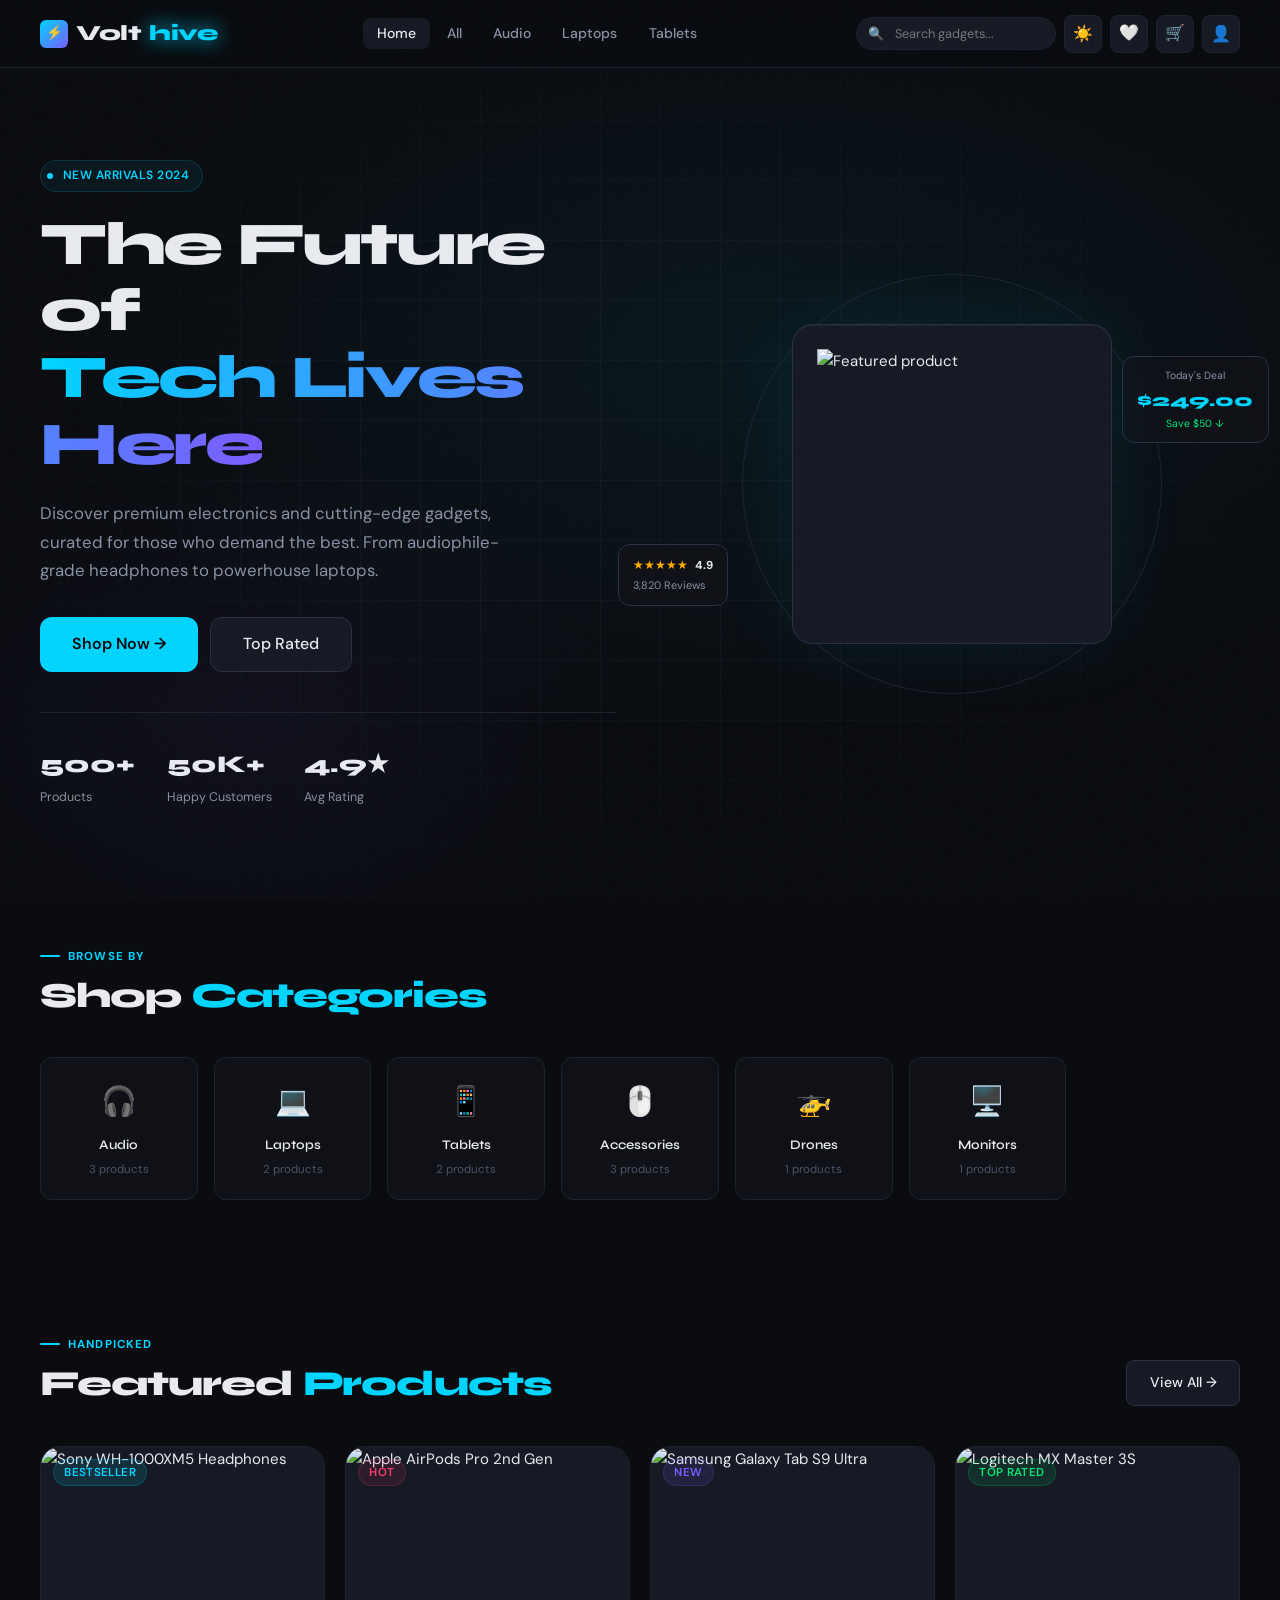
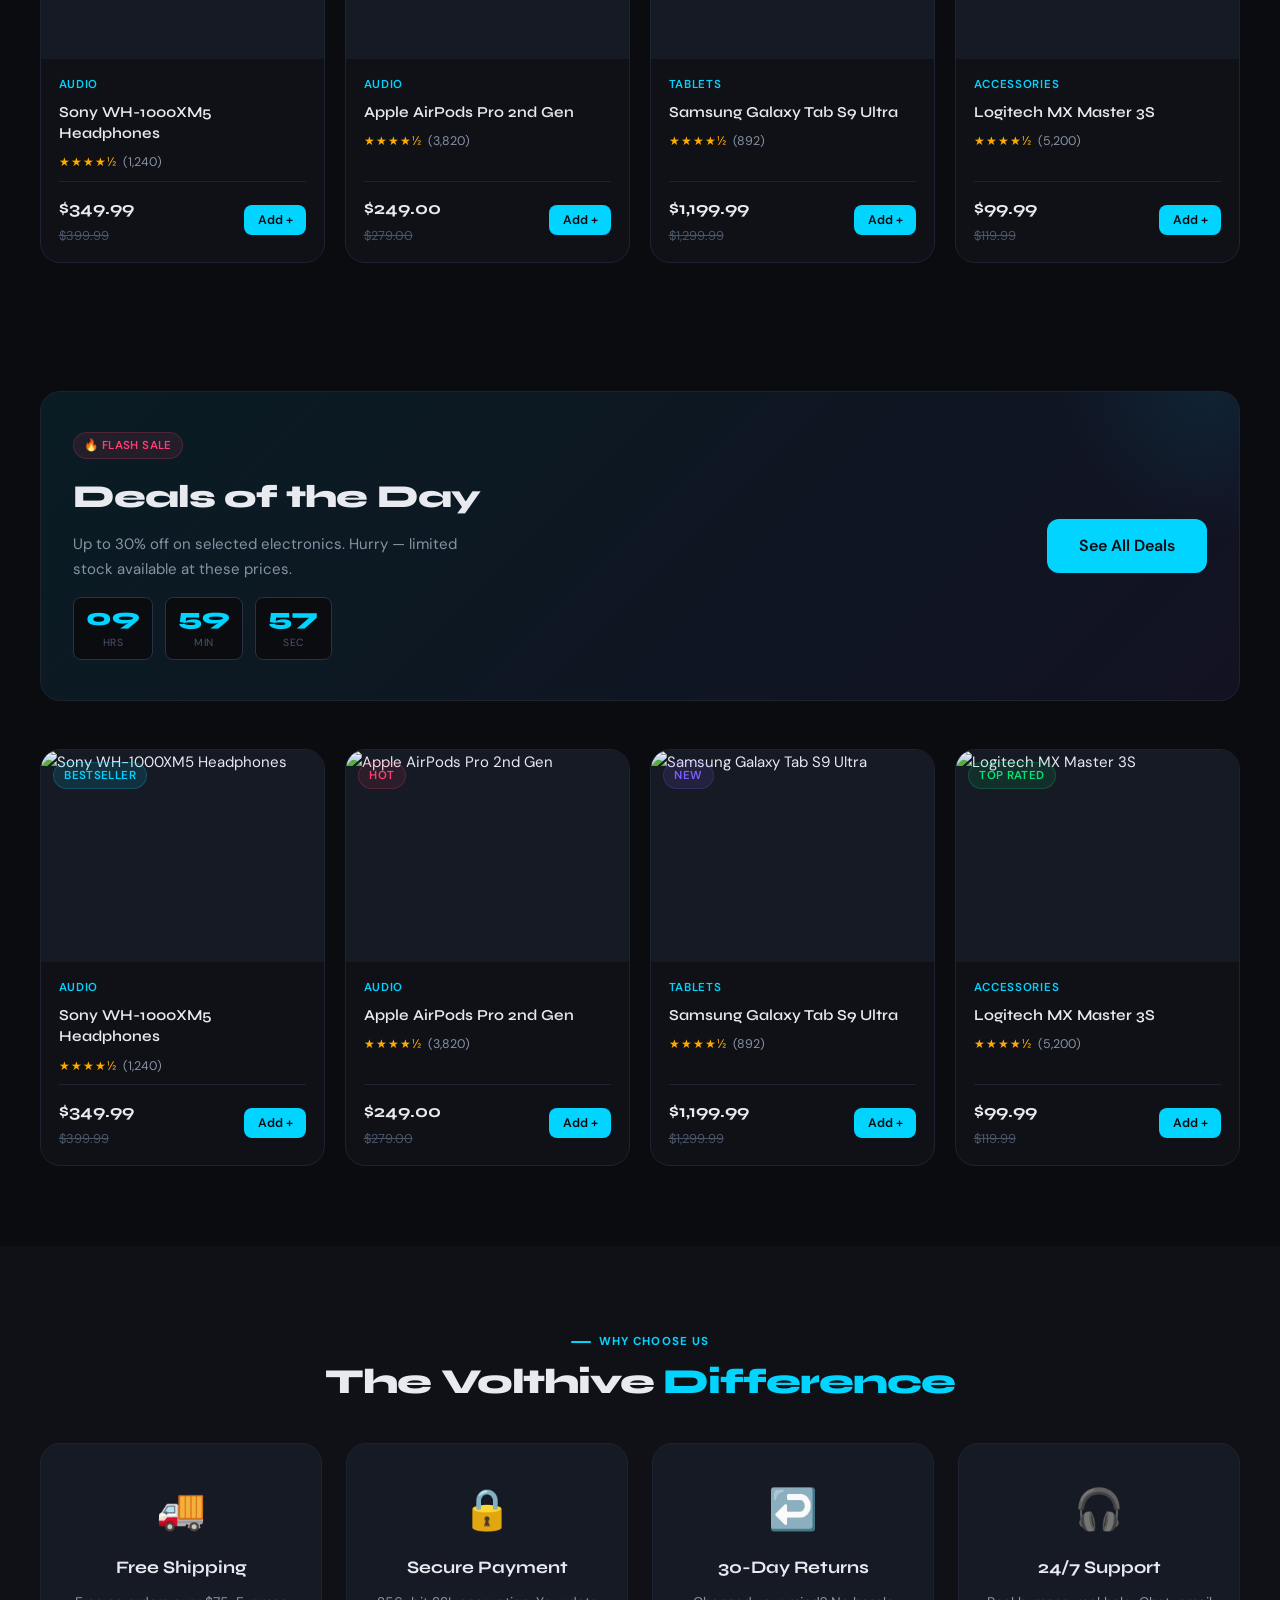
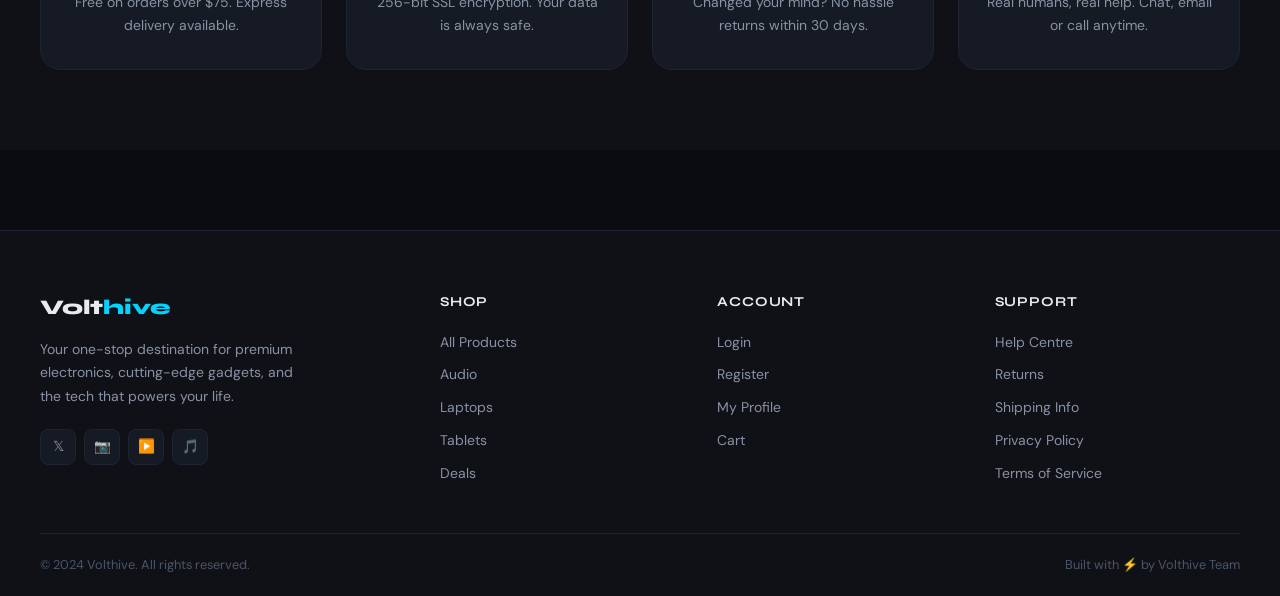
==== commit 007fa8ed: "first test" ====
--- a/index.html
+++ b/index.html
@@ -25,7 +25,7 @@
       <!-- Desktop Links -->
       <ul class="nav__links">
         <li><a href="index.html"    class="nav__link active">Home</a></li>
-        <li><a href="products.html" class="nav__link">Products</a></li>
+        <li><a href="products.html" class="nav__link">All</a></li>
         <li><a href="products.html?cat=Audio"    class="nav__link">Audio</a></li>
         <li><a href="products.html?cat=Laptops"  class="nav__link">Laptops</a></li>
         <li><a href="products.html?cat=Tablets"  class="nav__link">Tablets</a></li>
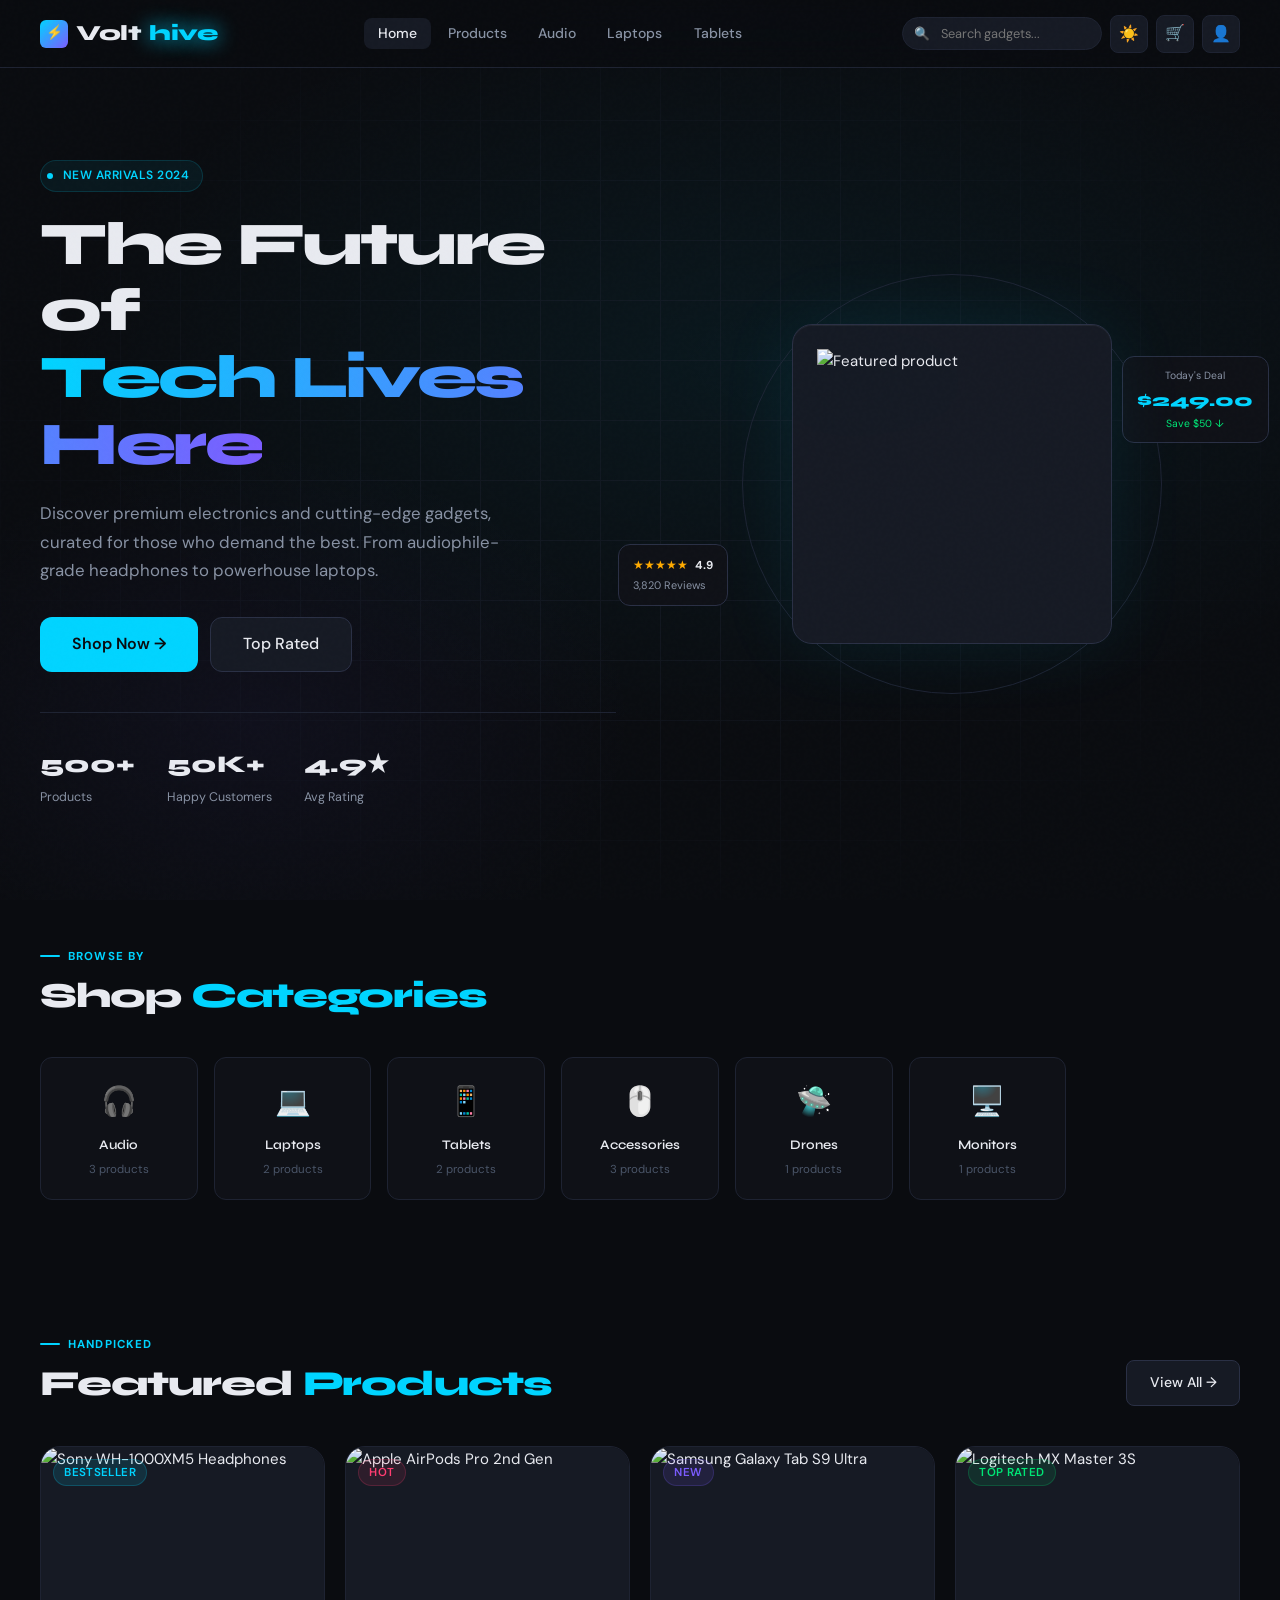
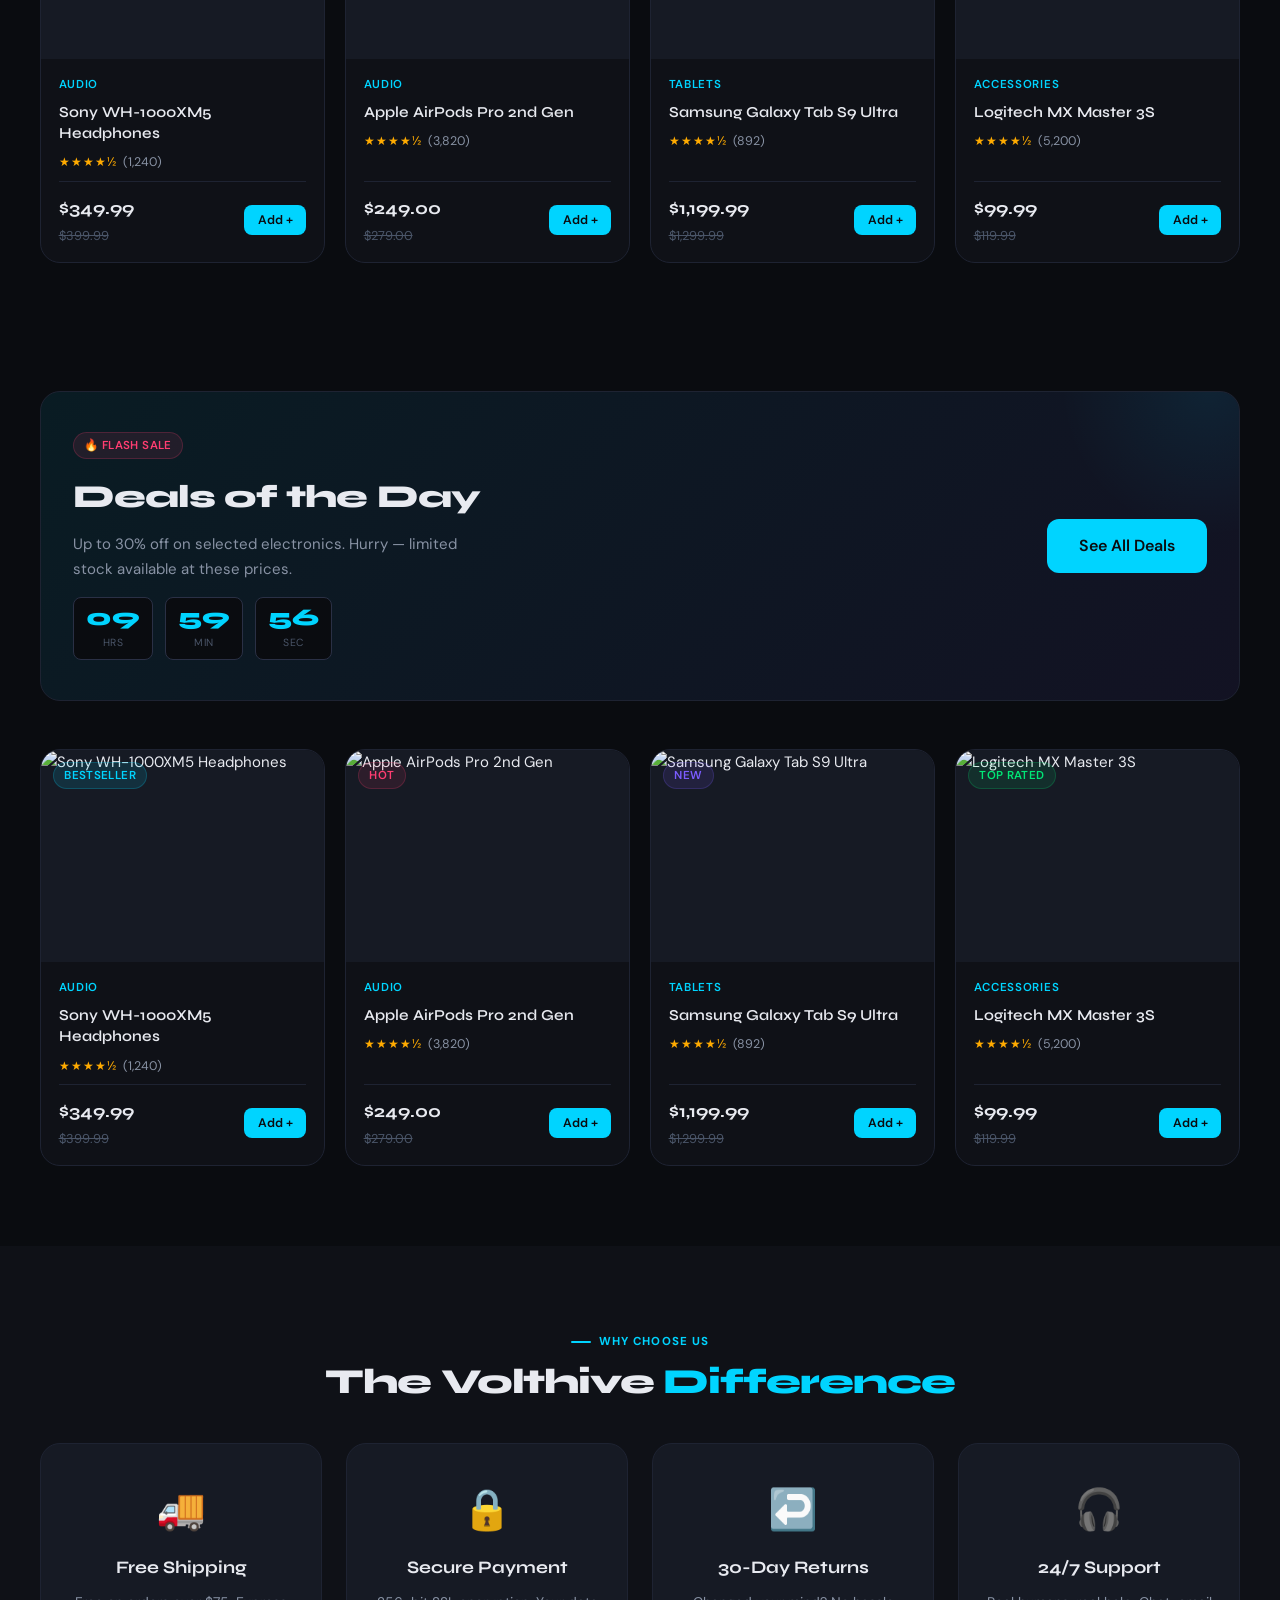
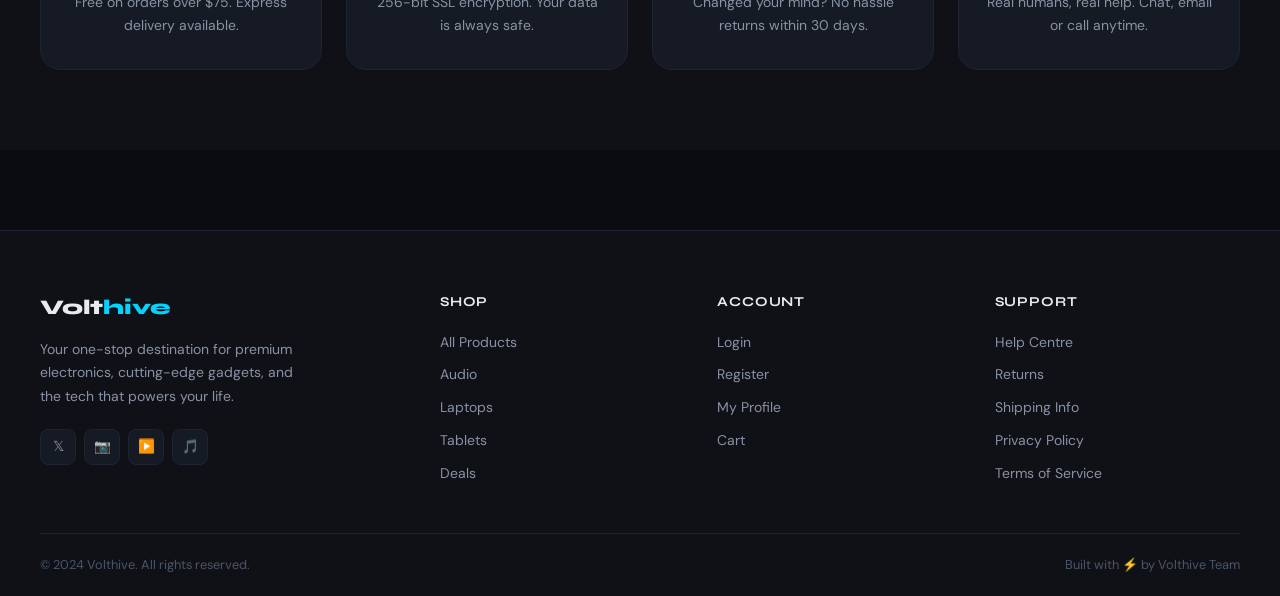
==== commit dd660037: "many changes" ====
--- a/index.html
+++ b/index.html
@@ -16,16 +16,15 @@
   <div class="container">
     <div class="nav__inner">
 
-      <!-- Logo -->
-      <a href="index.html" class="nav__logo">
+      <span class="nav__logo">
         <div class="nav__logo-icon">⚡</div>
         Volt<span>hive</span>
-      </a>
+      </span>
 
       <!-- Desktop Links -->
       <ul class="nav__links">
         <li><a href="index.html"    class="nav__link active">Home</a></li>
-        <li><a href="products.html" class="nav__link">All</a></li>
+        <li><a href="products.html" class="nav__link">Products</a></li>
         <li><a href="products.html?cat=Audio"    class="nav__link">Audio</a></li>
         <li><a href="products.html?cat=Laptops"  class="nav__link">Laptops</a></li>
         <li><a href="products.html?cat=Tablets"  class="nav__link">Tablets</a></li>
@@ -41,8 +40,7 @@
         </div>
         <!-- Dark Toggle -->
         <button id="darkToggle" class="dark-toggle" title="Toggle theme" aria-label="Toggle dark mode">☀️</button>
-        <!-- Wishlist -->
-        <a href="profile.html" class="nav__btn" title="Wishlist" aria-label="Wishlist">🤍</a>
+        
         <!-- Cart -->
         <a href="cart.html" class="nav__btn" title="Cart" aria-label="Cart">
           🛒
@@ -308,6 +306,7 @@
 
 <script src="js/products.js"></script>
 <script src="js/main.js"></script>
+<script src="js/auth.js"></script>
 <script>
   // ── Render Categories ──────────────────────────────────────
   const categoryMeta = {
@@ -315,7 +314,7 @@
     'Laptops':     { icon: '💻', count: 2 },
     'Tablets':     { icon: '📱', count: 2 },
     'Accessories': { icon: '🖱️', count: 3 },
-    'Drones':      { icon: '🚁', count: 1 },
+    'Drones':      { icon: '🛸', count: 1 },
     'Monitors':    { icon: '🖥️', count: 1 }
   };
 
--- a/css/style.css
+++ b/css/style.css
@@ -23,6 +23,7 @@
   --text:       #e8eaf0;
   --text-2:     #8892a4;
   --text-3:     #4a5568;
+  --text-1:     #ffffff;
 
   --success:    #00e676;
   --warning:    #ffab00;
@@ -1667,6 +1668,7 @@
   --border:  #e2e5ec;
   --border-2:#d0d5df;
   --text:    #111827;
+  --text-1:  #111827;
   --text-2:  #6b7280;
   --text-3:  #9ca3af;
 }
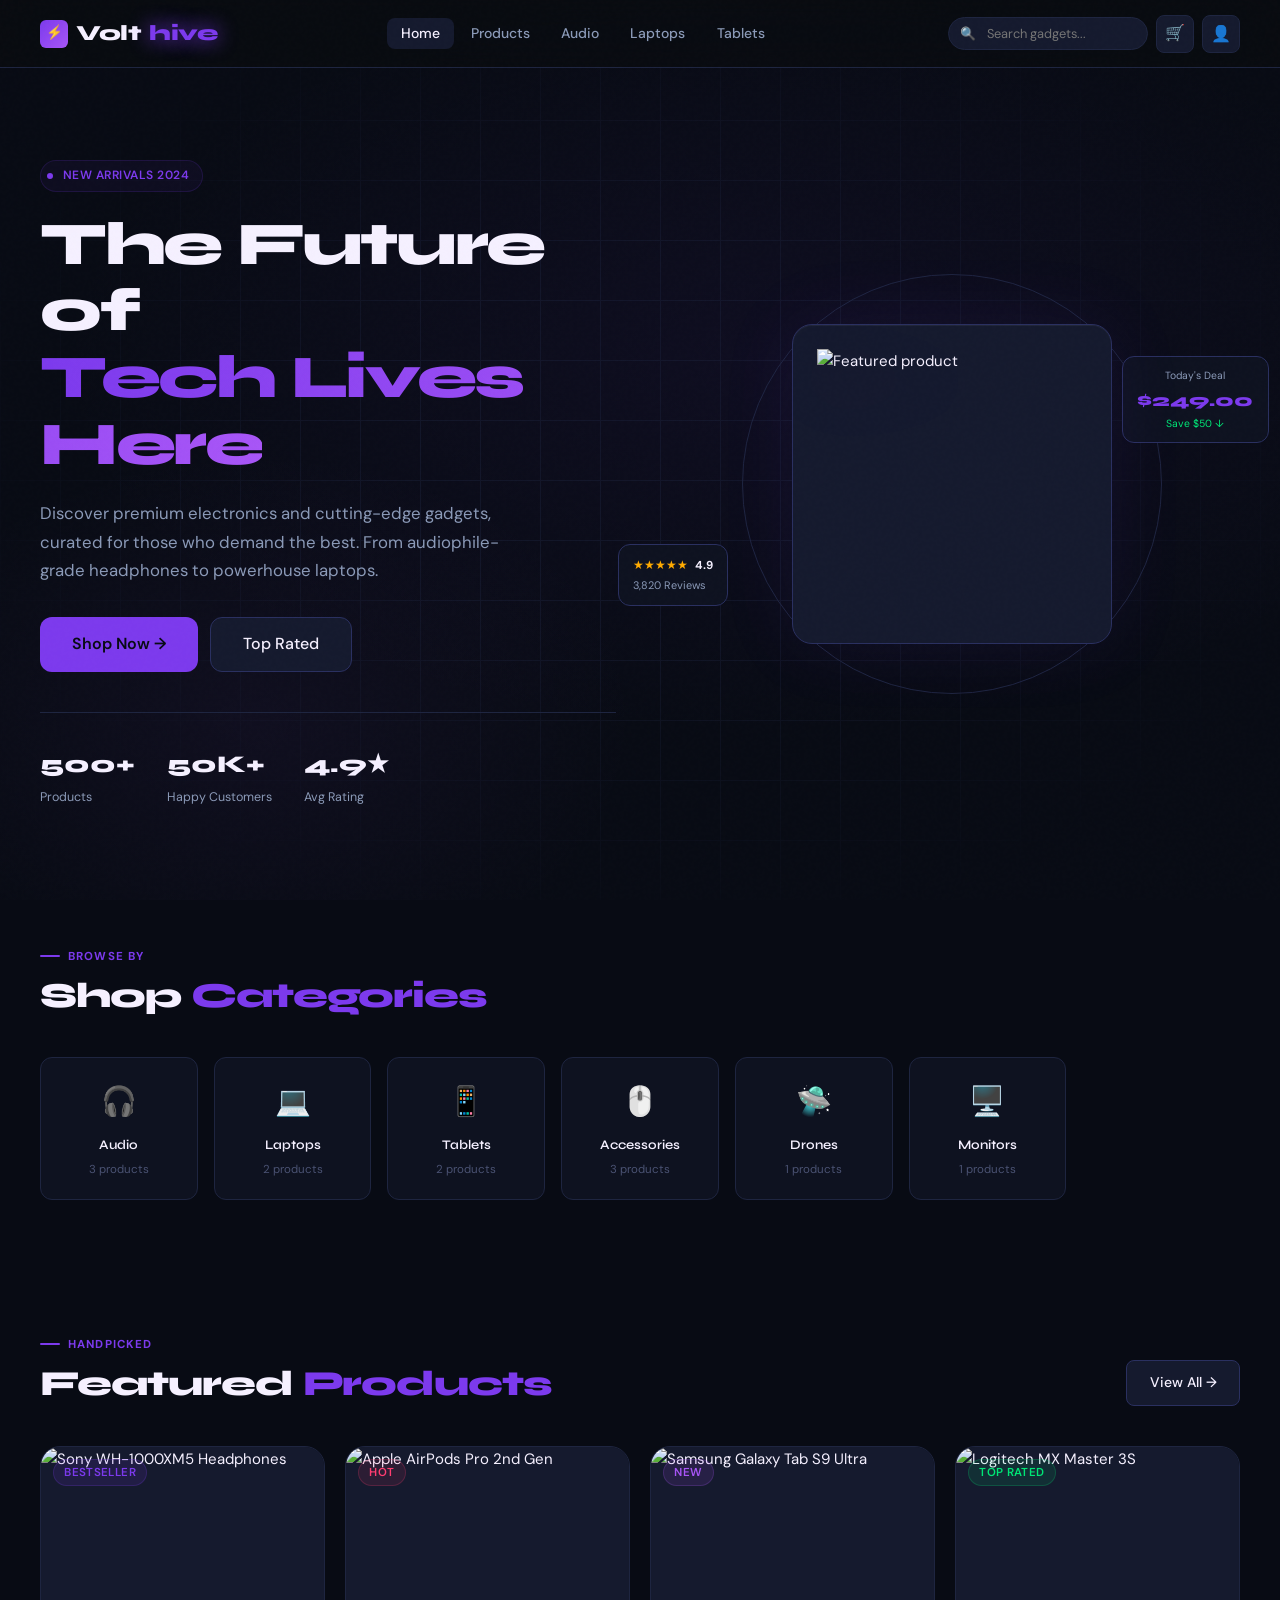
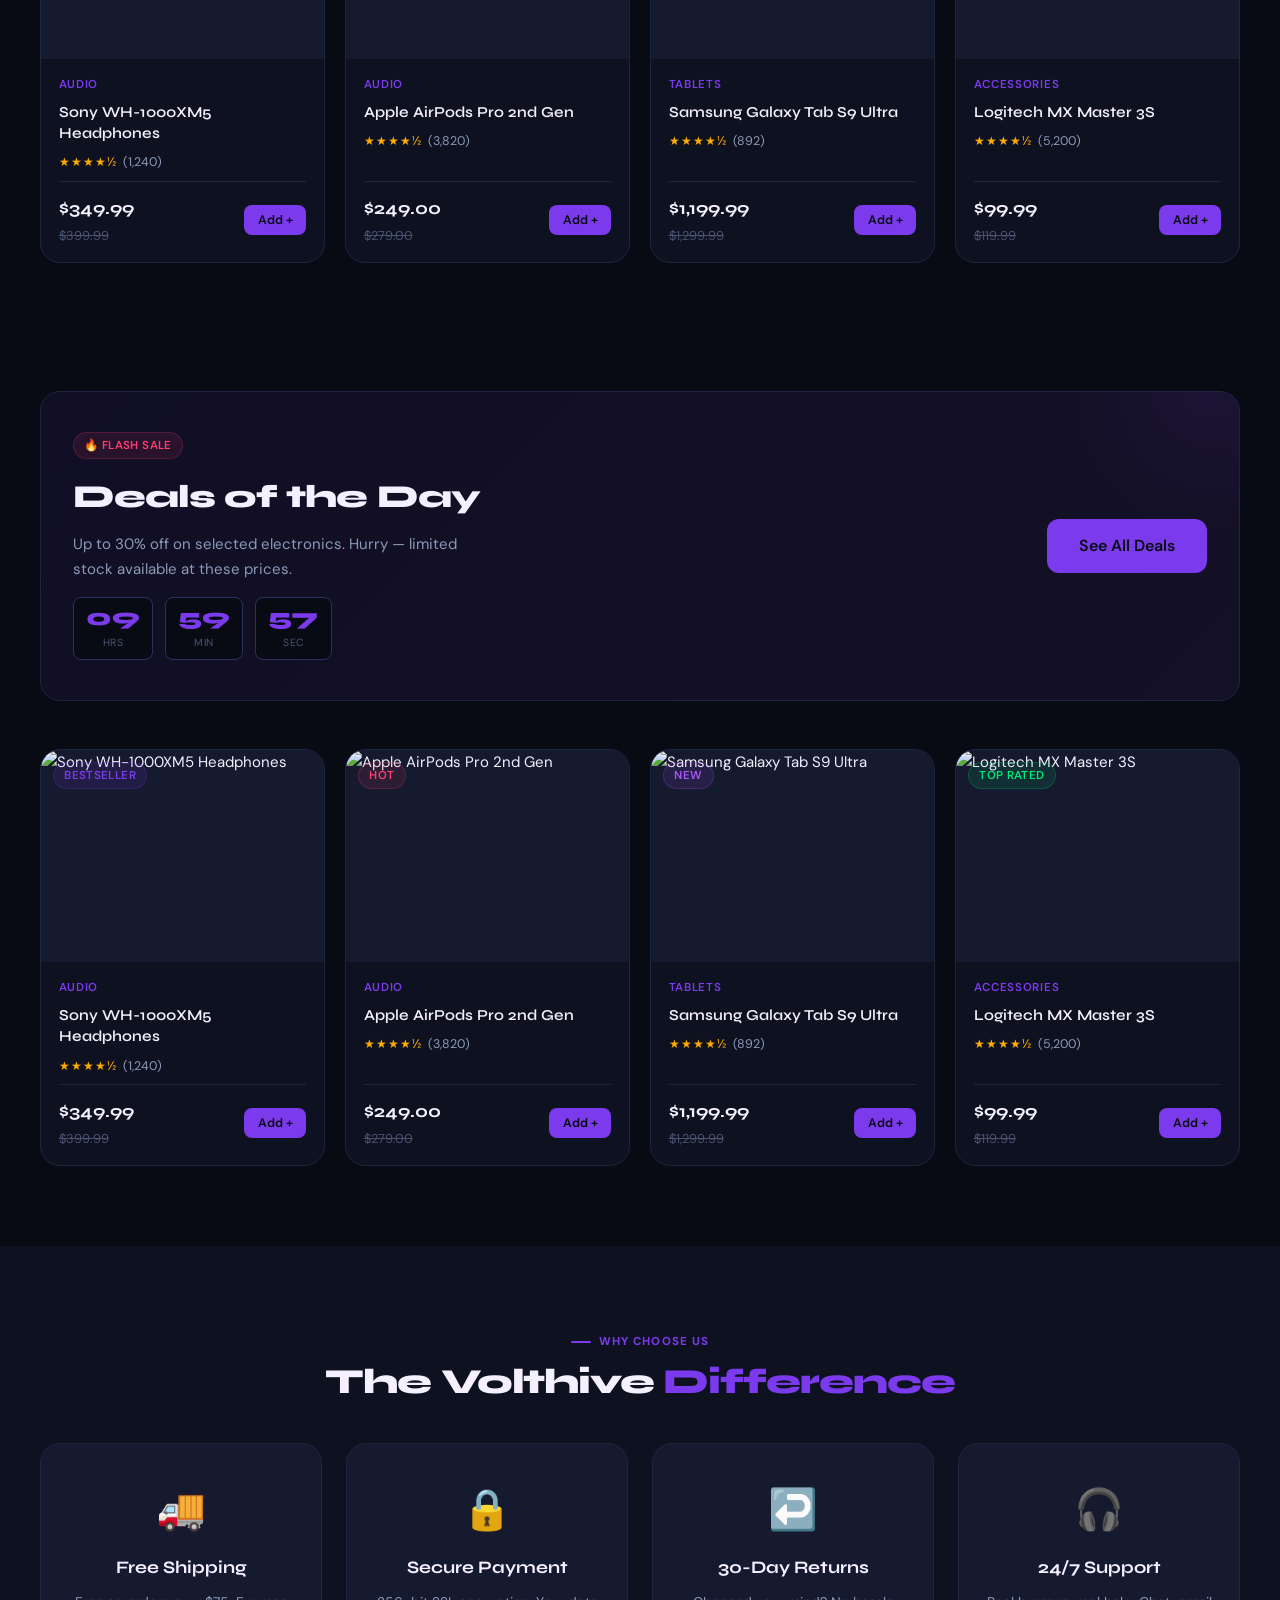
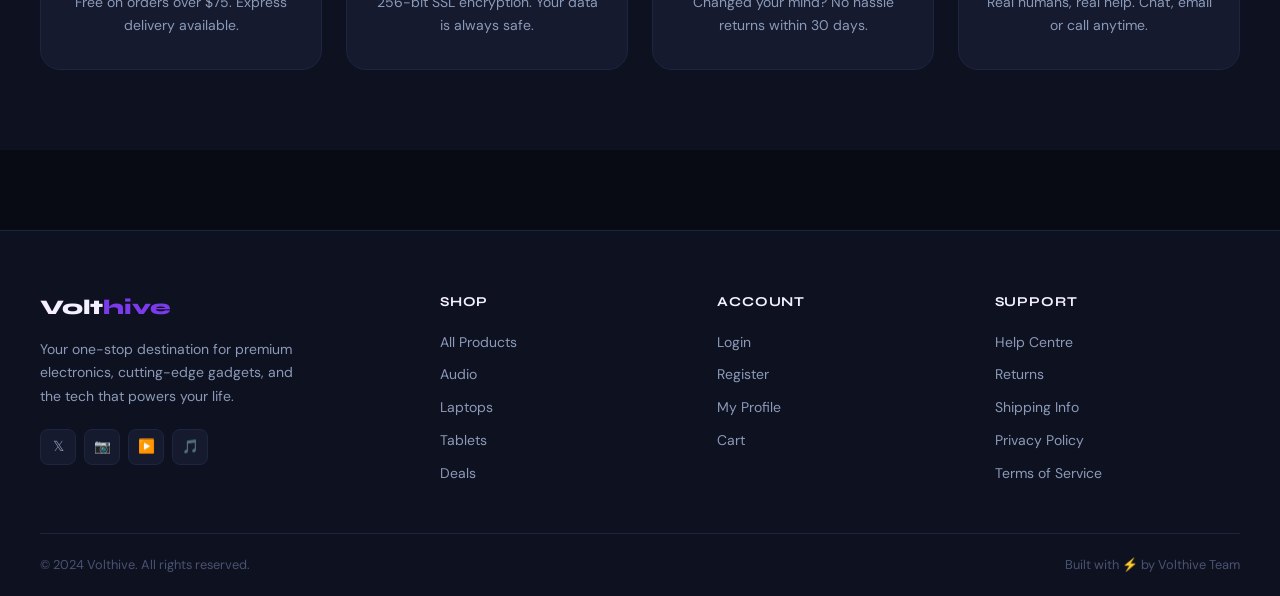
==== commit 821b4e6e: "display and theme" ====
--- a/index.html
+++ b/index.html
@@ -38,8 +38,6 @@
           <input id="navSearch" type="search" class="nav__search-input"
                  placeholder="Search gadgets..." aria-label="Search products">
         </div>
-        <!-- Dark Toggle -->
-        <button id="darkToggle" class="dark-toggle" title="Toggle theme" aria-label="Toggle dark mode">☀️</button>
         
         <!-- Cart -->
         <a href="cart.html" class="nav__btn" title="Cart" aria-label="Cart">
--- a/css/style.css
+++ b/css/style.css
@@ -9,20 +9,20 @@
 /* ── CSS Variables ── */
 :root {
   /* Colors */
-  --bg:         #0a0c10;
-  --bg-2:       #0f1117;
-  --bg-3:       #161a24;
-  --border:     #1e2332;
-  --border-2:   #2a3045;
-
-  --accent:     #00d4ff;
-  --accent-2:   #7b5cff;
-  --accent-glow: rgba(0, 212, 255, 0.18);
-  --accent-glow-2: rgba(123, 92, 255, 0.15);
-
-  --text:       #e8eaf0;
-  --text-2:     #8892a4;
-  --text-3:     #4a5568;
+  --bg:         #080b14;
+  --bg-2:       #0e1220;
+  --bg-3:       #151a2e;
+  --border:     #1e2540;
+  --border-2:   #2a3060;
+
+  --accent:     #7c3aed;
+  --accent-2:   #a855f7;
+  --accent-glow: rgba(124, 58, 237, 0.18);
+  --accent-glow-2: rgba(168, 85, 247, 0.15);
+
+  --text:       #f5f0ff;
+  --text-2:     #8b9ab8;
+  --text-3:     #4a5272;
   --text-1:     #ffffff;
 
   --success:    #00e676;
@@ -288,8 +288,8 @@
 }
 
 .btn-primary:hover {
-  background: #1ae0ff;
-  box-shadow: 0 0 0 8px var(--accent-glow), 0 4px 20px rgba(0,212,255,0.35);
+  background: #9333ea;
+  box-shadow: 0 0 0 8px var(--accent-glow), 0 4px 20px rgba(124,58,237,0.35);
   transform: translateY(-1px);
 }
 
@@ -339,8 +339,8 @@
   text-transform: uppercase;
 }
 
-.badge-accent { background: rgba(0,212,255,0.12); color: var(--accent); border: 1px solid rgba(0,212,255,0.2); }
-.badge-purple { background: rgba(123,92,255,0.12); color: var(--accent-2); border: 1px solid rgba(123,92,255,0.2); }
+.badge-accent { background: rgba(124,58,237,0.12); color: var(--accent); border: 1px solid rgba(124,58,237,0.2); }
+.badge-purple { background: rgba(168,85,247,0.12); color: var(--accent-2); border: 1px solid rgba(168,85,247,0.2); }
 .badge-success { background: rgba(0,230,118,0.1); color: var(--success); border: 1px solid rgba(0,230,118,0.2); }
 .badge-warning { background: rgba(255,171,0,0.1); color: var(--warning); border: 1px solid rgba(255,171,0,0.2); }
 .badge-danger  { background: rgba(255,61,113,0.1); color: var(--danger);  border: 1px solid rgba(255,61,113,0.2); }
@@ -398,7 +398,7 @@
 .product-card:hover {
   transform: translateY(-4px);
   border-color: var(--border-2);
-  box-shadow: 0 16px 48px rgba(0,0,0,0.4), 0 0 0 1px rgba(0,212,255,0.08);
+  box-shadow: 0 16px 48px rgba(0,0,0,0.4), 0 0 0 1px rgba(124,58,237,0.08);
 }
 
 .product-card__image-wrap {
@@ -504,7 +504,7 @@
   transition: background 0.2s, transform 0.15s;
 }
 
-.product-card__add-btn:hover { background: #1ae0ff; transform: scale(1.03); }
+.product-card__add-btn:hover { background: #9333ea; transform: scale(1.03); }
 .product-card__add-btn.added { background: var(--success); color: var(--bg); }
 
 /* ============================================================
@@ -651,8 +651,8 @@
   position: absolute;
   inset: 0;
   background:
-    radial-gradient(ellipse 80% 60% at 60% 40%, rgba(0,212,255,0.06) 0%, transparent 70%),
-    radial-gradient(ellipse 50% 50% at 20% 80%, rgba(123,92,255,0.05) 0%, transparent 60%),
+   radial-gradient(ellipse 80% 60% at 60% 40%, rgba(124,58,237,0.06) 0%, transparent 70%),
+   radial-gradient(ellipse 50% 50% at 20% 80%, rgba(168,85,247,0.05) 0%, transparent 60%),
     var(--bg);
 }
 
@@ -680,8 +680,8 @@
   align-items: center;
   gap: 0.6rem;
   padding: 0.3rem 0.8rem 0.3rem 0.4rem;
-  background: rgba(0,212,255,0.06);
-  border: 1px solid rgba(0,212,255,0.15);
+  background: rgba(124,58,237,0.06);
+  border: 1px solid rgba(124,58,237,0.15);
   border-radius: 99px;
   font-size: 0.75rem;
   font-weight: 600;
@@ -775,7 +775,7 @@
   border: 1px solid var(--border-2);
   border-radius: var(--radius-lg);
   display: flex; align-items: center; justify-content: center;
-  box-shadow: 0 0 80px rgba(0,212,255,0.08), inset 0 1px 0 rgba(255,255,255,0.05);
+  box-shadow: 0 0 80px rgba(124,58,237,0.08), inset 0 1px 0 rgba(255,255,255,0.05);
   overflow: hidden;
 }
 
@@ -783,7 +783,7 @@
   width: 85%;
   height: 85%;
   object-fit: contain;
-  filter: drop-shadow(0 20px 40px rgba(0,212,255,0.15));
+  filter: drop-shadow(0 20px 40px rgba(124,58,237,0.15));
 }
 
 .hero__floating-badge {
@@ -854,7 +854,7 @@
    DEALS BANNER
    ============================================================ */
 .deals-banner {
-  background: linear-gradient(135deg, rgba(0,212,255,0.08), rgba(123,92,255,0.08));
+  background: linear-gradient(135deg, rgba(124,58,237,0.08), rgba(168,85,247,0.08));
   border: 1px solid var(--border);
   border-radius: var(--radius-lg);
   padding: 2.5rem 2rem;
@@ -871,7 +871,7 @@
   position: absolute;
   top: -50%; right: -10%;
   width: 300px; height: 300px;
-  background: radial-gradient(circle, rgba(0,212,255,0.08), transparent 70%);
+  background: radial-gradient(circle, rgba(124,58,237,0.08), transparent 70%);
   pointer-events: none;
 }
 
@@ -1310,7 +1310,7 @@
   transition: border-color 0.2s, color 0.2s, background 0.2s;
 }
 
-.payment-method.active { border-color: var(--accent); color: var(--accent); background: rgba(0,212,255,0.05); }
+.payment-method.active { border-color: var(--accent); color: var(--accent); background: rgba(124,58,237,0.05); }
 .payment-method:hover { border-color: var(--border-2); color: var(--text); }
 
 /* ============================================================
@@ -1398,8 +1398,8 @@
   position: absolute;
   inset: 0;
   background:
-    radial-gradient(ellipse 60% 60% at 80% 20%, rgba(123,92,255,0.07) 0%, transparent 60%),
-    radial-gradient(ellipse 40% 50% at 20% 80%, rgba(0,212,255,0.05) 0%, transparent 60%);
+   radial-gradient(ellipse 60% 60% at 80% 20%, rgba(168,85,247,0.07) 0%, transparent 60%),
+   radial-gradient(ellipse 40% 50% at 20% 80%, rgba(124,58,237,0.05) 0%, transparent 60%);
   pointer-events: none;
 }
 
@@ -1516,7 +1516,7 @@
 
 .profile-sidebar__header {
   padding: 1.75rem 1.5rem;
-  background: linear-gradient(135deg, rgba(0,212,255,0.06), rgba(123,92,255,0.06));
+  background: linear-gradient(135deg, rgba(124,58,237,0.06), rgba(168,85,247,0.06));
   border-bottom: 1px solid var(--border);
   text-align: center;
 }
@@ -1551,7 +1551,7 @@
 }
 
 .profile-nav__item:hover { color: var(--text); background: var(--bg-3); }
-.profile-nav__item.active { color: var(--accent); background: rgba(0,212,255,0.05); border-right: 2px solid var(--accent); }
+.profile-nav__item.active { color: var(--accent); background: rgba(124,58,237,0.05); border-right: 2px solid var(--accent); }
 .profile-nav__icon { font-size: 1rem; width: 20px; text-align: center; }
 
 .profile-content { display: flex; flex-direction: column; gap: 1.25rem; }
@@ -1644,34 +1644,6 @@
 .toast--error .toast__icon { color: var(--danger); }
 .toast--info .toast__icon { color: var(--accent); }
 
-/* ============================================================
-   DARK MODE TOGGLE
-   ============================================================ */
-.dark-toggle {
-  width: 38px; height: 38px;
-  background: var(--bg-3);
-  border: 1px solid var(--border);
-  border-radius: var(--radius-sm);
-  color: var(--text-2);
-  display: flex; align-items: center; justify-content: center;
-  font-size: 1rem;
-  transition: color 0.2s, border-color 0.2s;
-}
-
-.dark-toggle:hover { color: var(--warning); border-color: var(--border-2); }
-
-/* Light mode */
-body.light-mode {
-  --bg:      #f5f6f8;
-  --bg-2:    #ffffff;
-  --bg-3:    #eef0f4;
-  --border:  #e2e5ec;
-  --border-2:#d0d5df;
-  --text:    #111827;
-  --text-1:  #111827;
-  --text-2:  #6b7280;
-  --text-3:  #9ca3af;
-}
 
 /* ============================================================
    UTILITY CLASSES
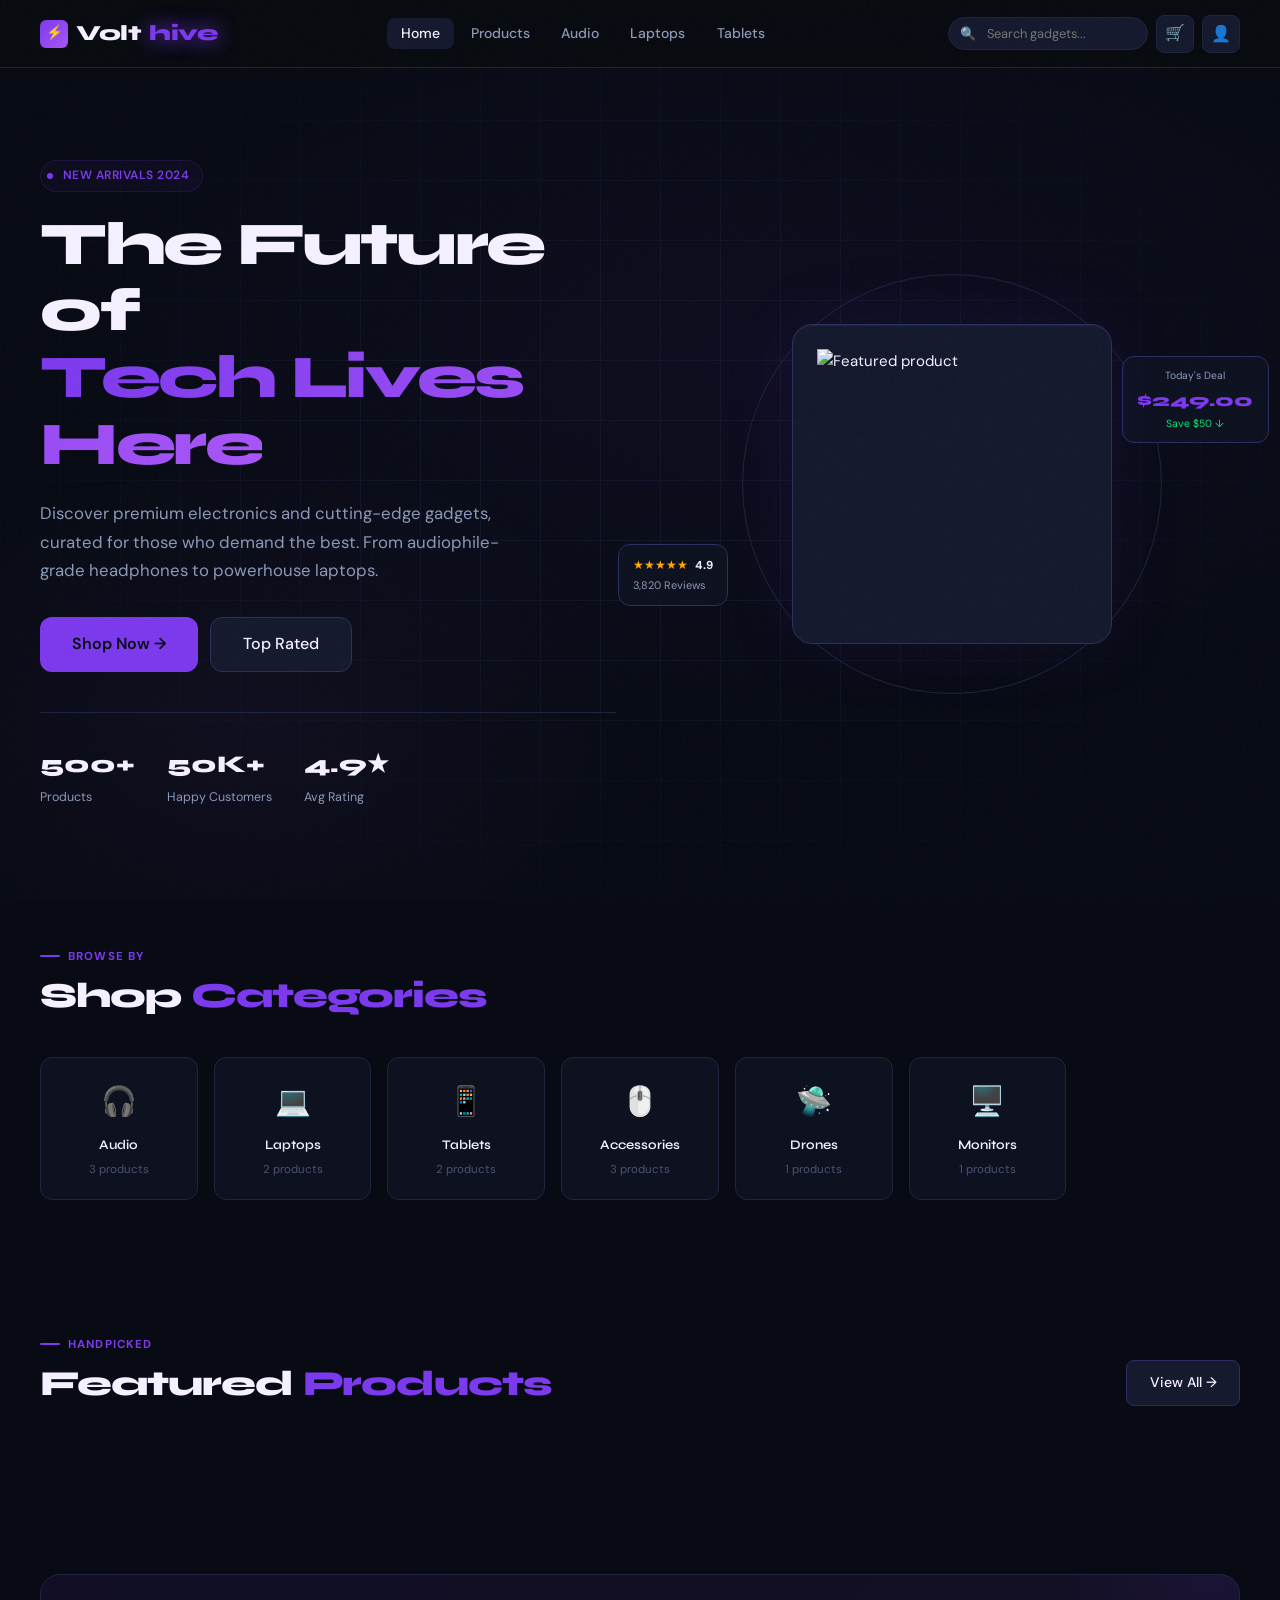
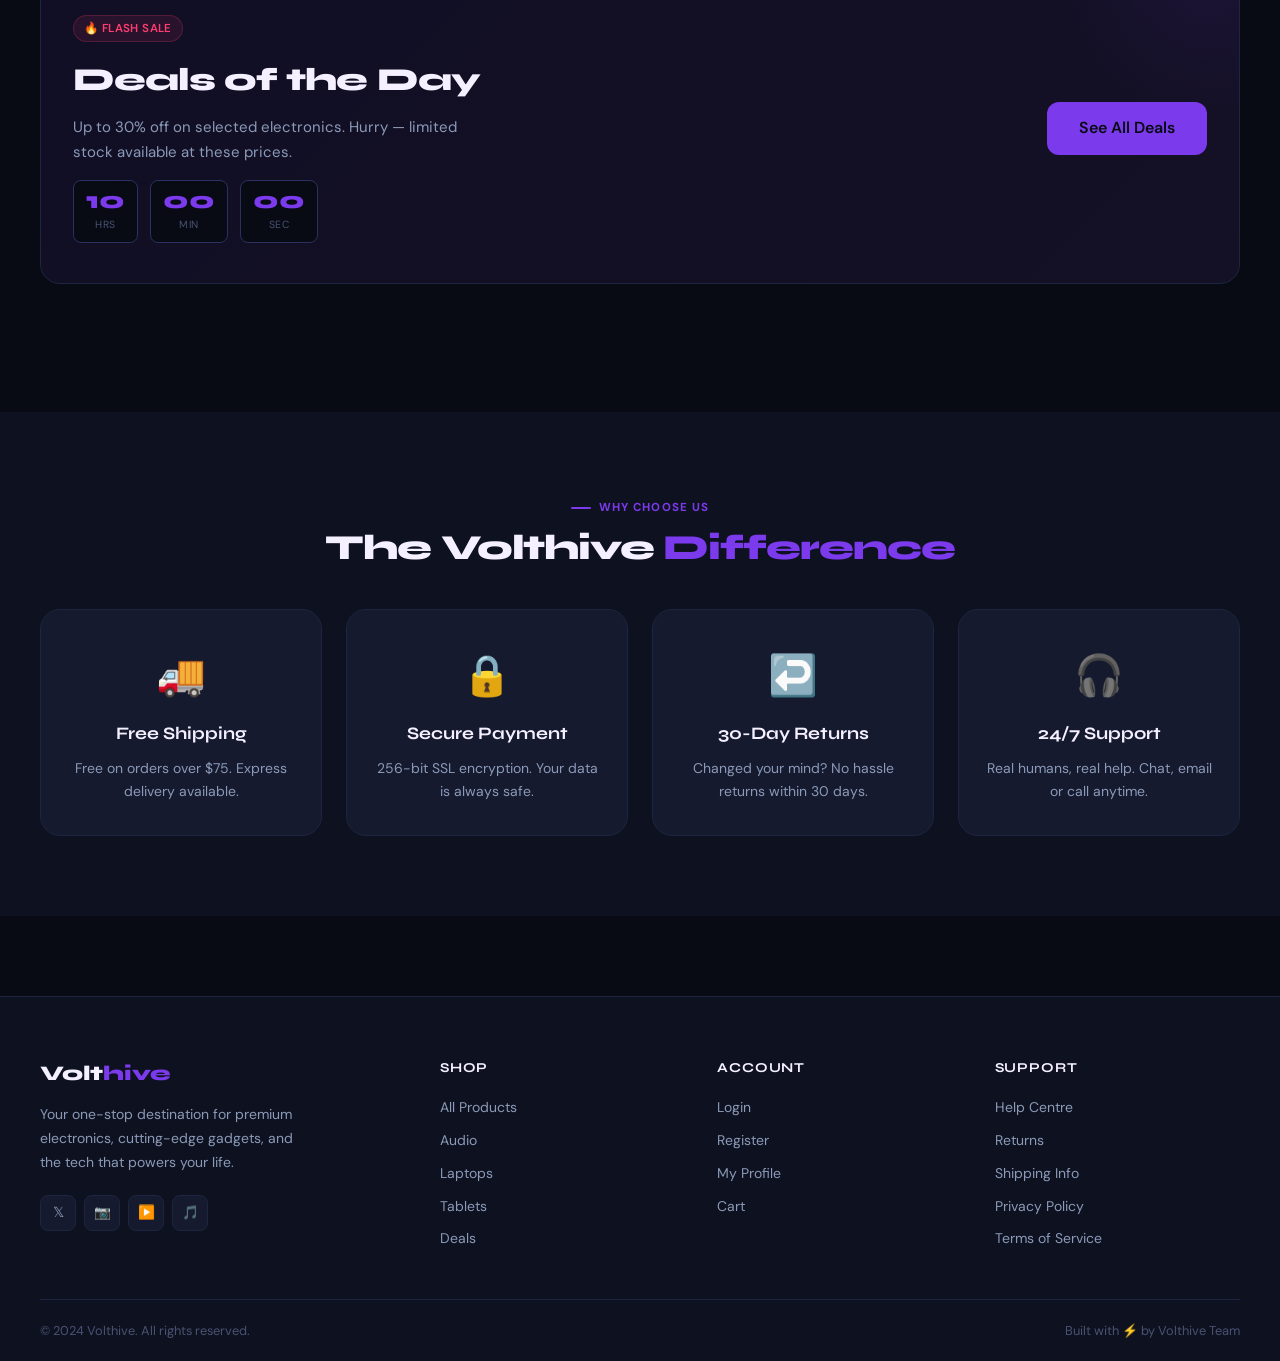
==== commit 6cb58775: "wire products page and auth to real API" ====
--- a/index.html
+++ b/index.html
@@ -302,6 +302,12 @@
   </div>
 </footer>
 
+<script src="js/api.js"></script>
+<script src="js/products.js"></script>
+<script src="js/main.js"></script>
+<script src="js/cart.js"></script>
+</body>
+</html>
 <script src="js/products.js"></script>
 <script src="js/main.js"></script>
 <script src="js/auth.js"></script>
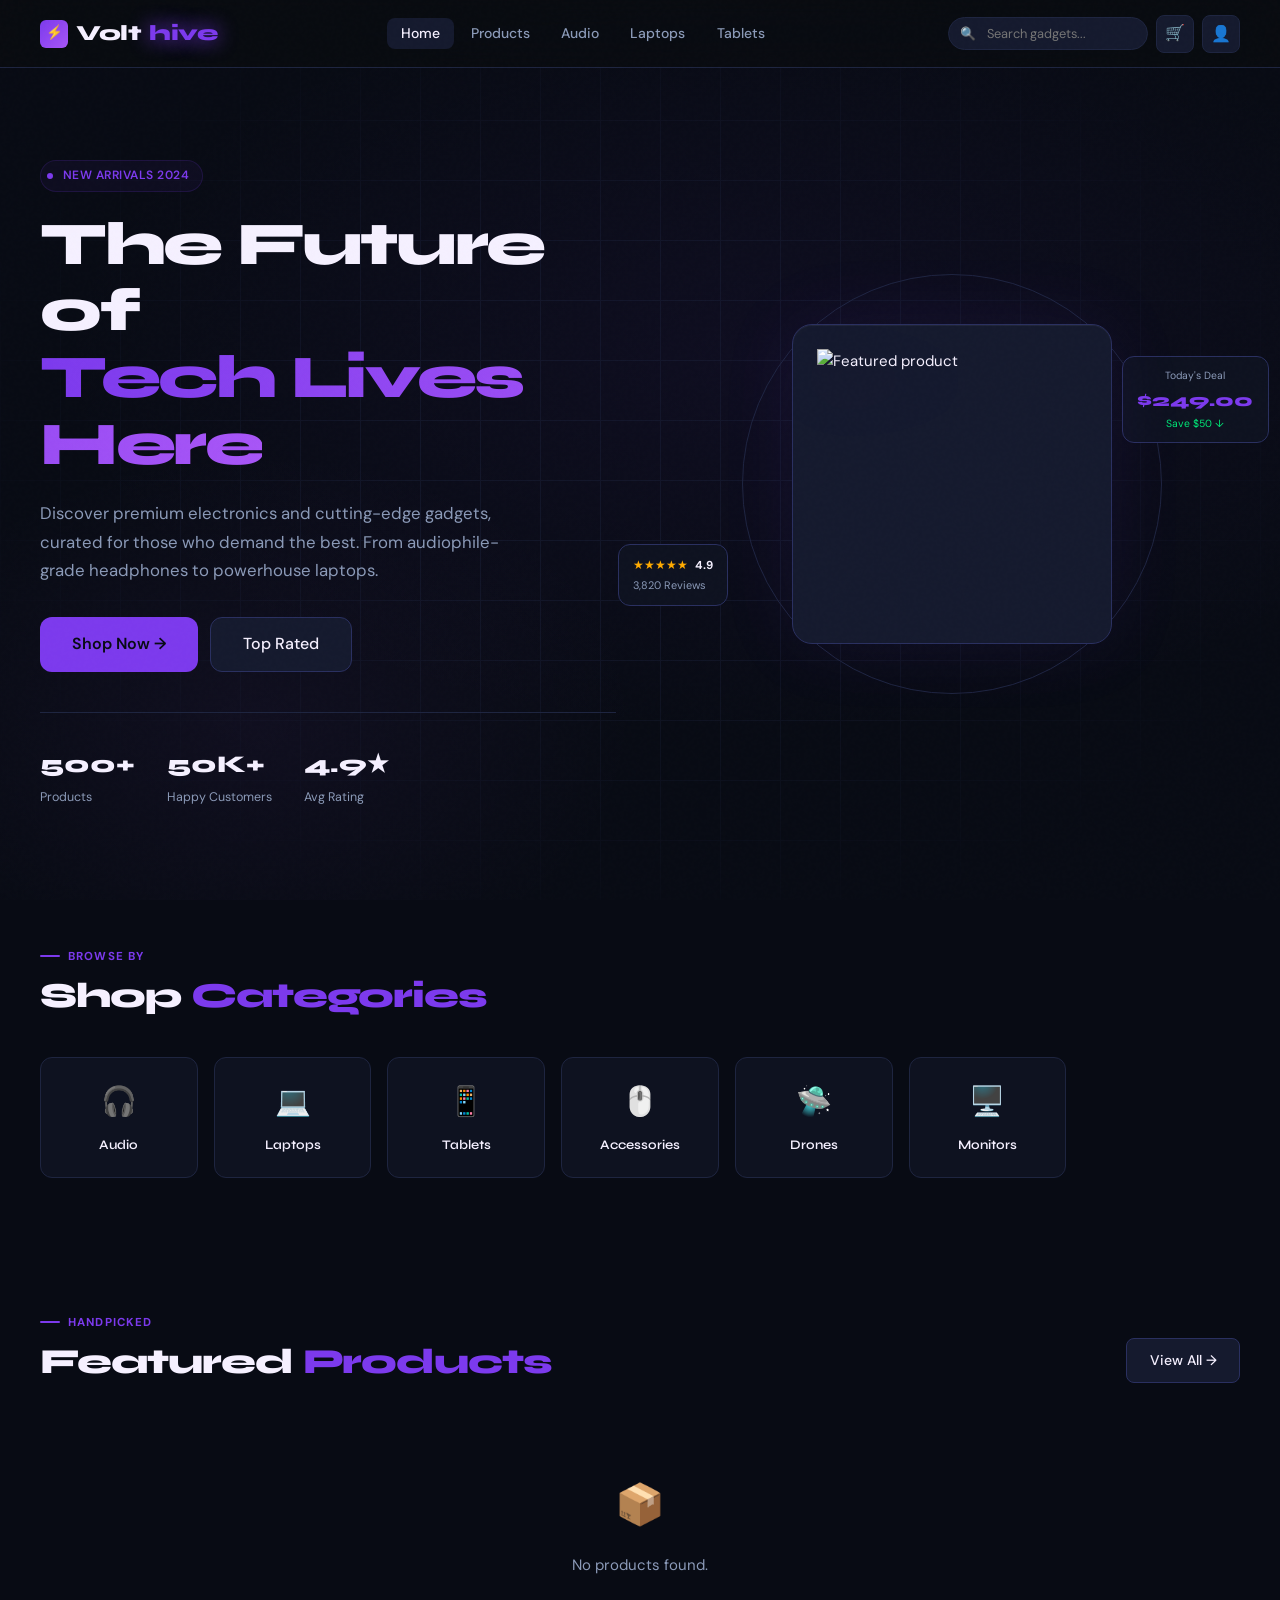
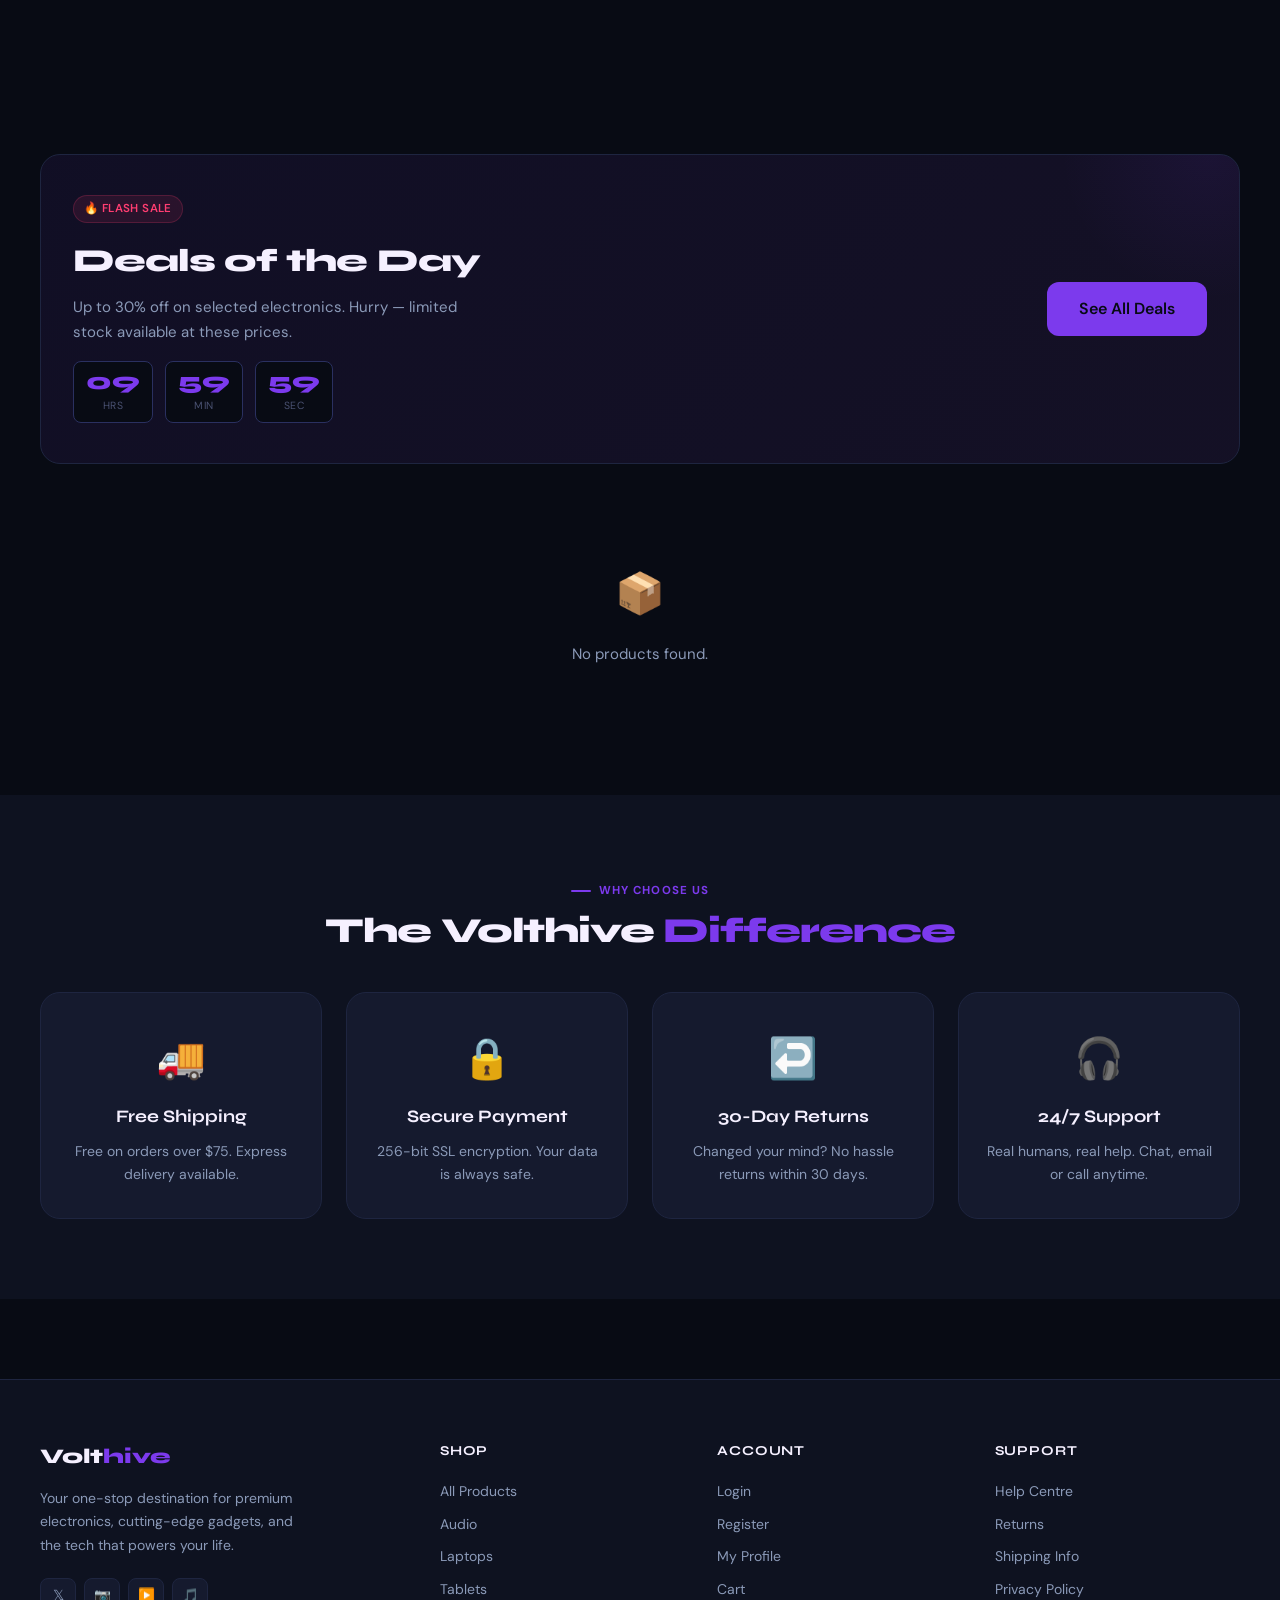
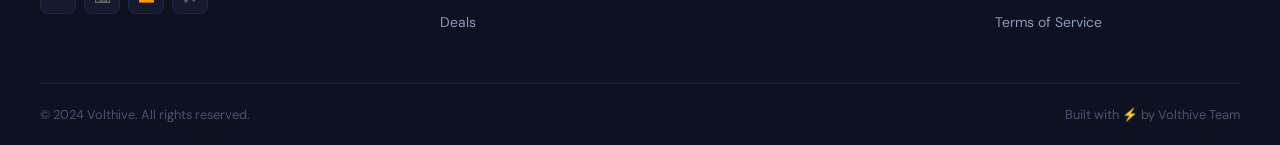
==== commit 2bba8930: "[200~wire all frontend pages to real backend API" ====
--- a/index.html
+++ b/index.html
@@ -302,24 +302,20 @@
   </div>
 </footer>
 
+<script src="js/main.js"></script>
+<script src="js/auth.js"></script>
 <script src="js/api.js"></script>
 <script src="js/products.js"></script>
-<script src="js/main.js"></script>
 <script src="js/cart.js"></script>
-</body>
-</html>
-<script src="js/products.js"></script>
-<script src="js/main.js"></script>
-<script src="js/auth.js"></script>
 <script>
   // ── Render Categories ──────────────────────────────────────
   const categoryMeta = {
-    'Audio':       { icon: '🎧', count: 3 },
-    'Laptops':     { icon: '💻', count: 2 },
-    'Tablets':     { icon: '📱', count: 2 },
-    'Accessories': { icon: '🖱️', count: 3 },
-    'Drones':      { icon: '🛸', count: 1 },
-    'Monitors':    { icon: '🖥️', count: 1 }
+    'Audio':       { icon: '🎧' },
+    'Laptops':     { icon: '💻' },
+    'Tablets':     { icon: '📱' },
+    'Accessories': { icon: '🖱️' },
+    'Drones':      { icon: '🛸' },
+    'Monitors':    { icon: '🖥️' }
   };
 
   const catGrid = document.getElementById('categoriesGrid');
@@ -328,19 +324,22 @@
       <a href="products.html?cat=${name}" class="category-card">
         <div class="category-card__icon">${meta.icon}</div>
         <div class="category-card__name">${name}</div>
-        <div class="category-card__count">${meta.count} products</div>
       </a>
     `).join('');
   }
 
-  // ── Render Featured Products ───────────────────────────────
-  renderProductGrid('featuredGrid', FEATURED_PRODUCTS);
-
-  // ── Render Deal Products ───────────────────────────────────
-  renderProductGrid('dealsGrid', DEAL_PRODUCTS);
+  // ── Load products from API ─────────────────────────────────
+  fetchProducts().then(products => {
+    // Featured — first 4 products
+    renderProductGrid('featuredGrid', products.slice(0, 4));
+
+    // Deals — products with old_price
+    const deals = products.filter(p => p.old_price);
+    renderProductGrid('dealsGrid', deals.slice(0, 4));
+  });
 
   // ── Start countdown ────────────────────────────────────────
   startCountdown(10);
 </script>
 </body>
-</html>
+</html>
